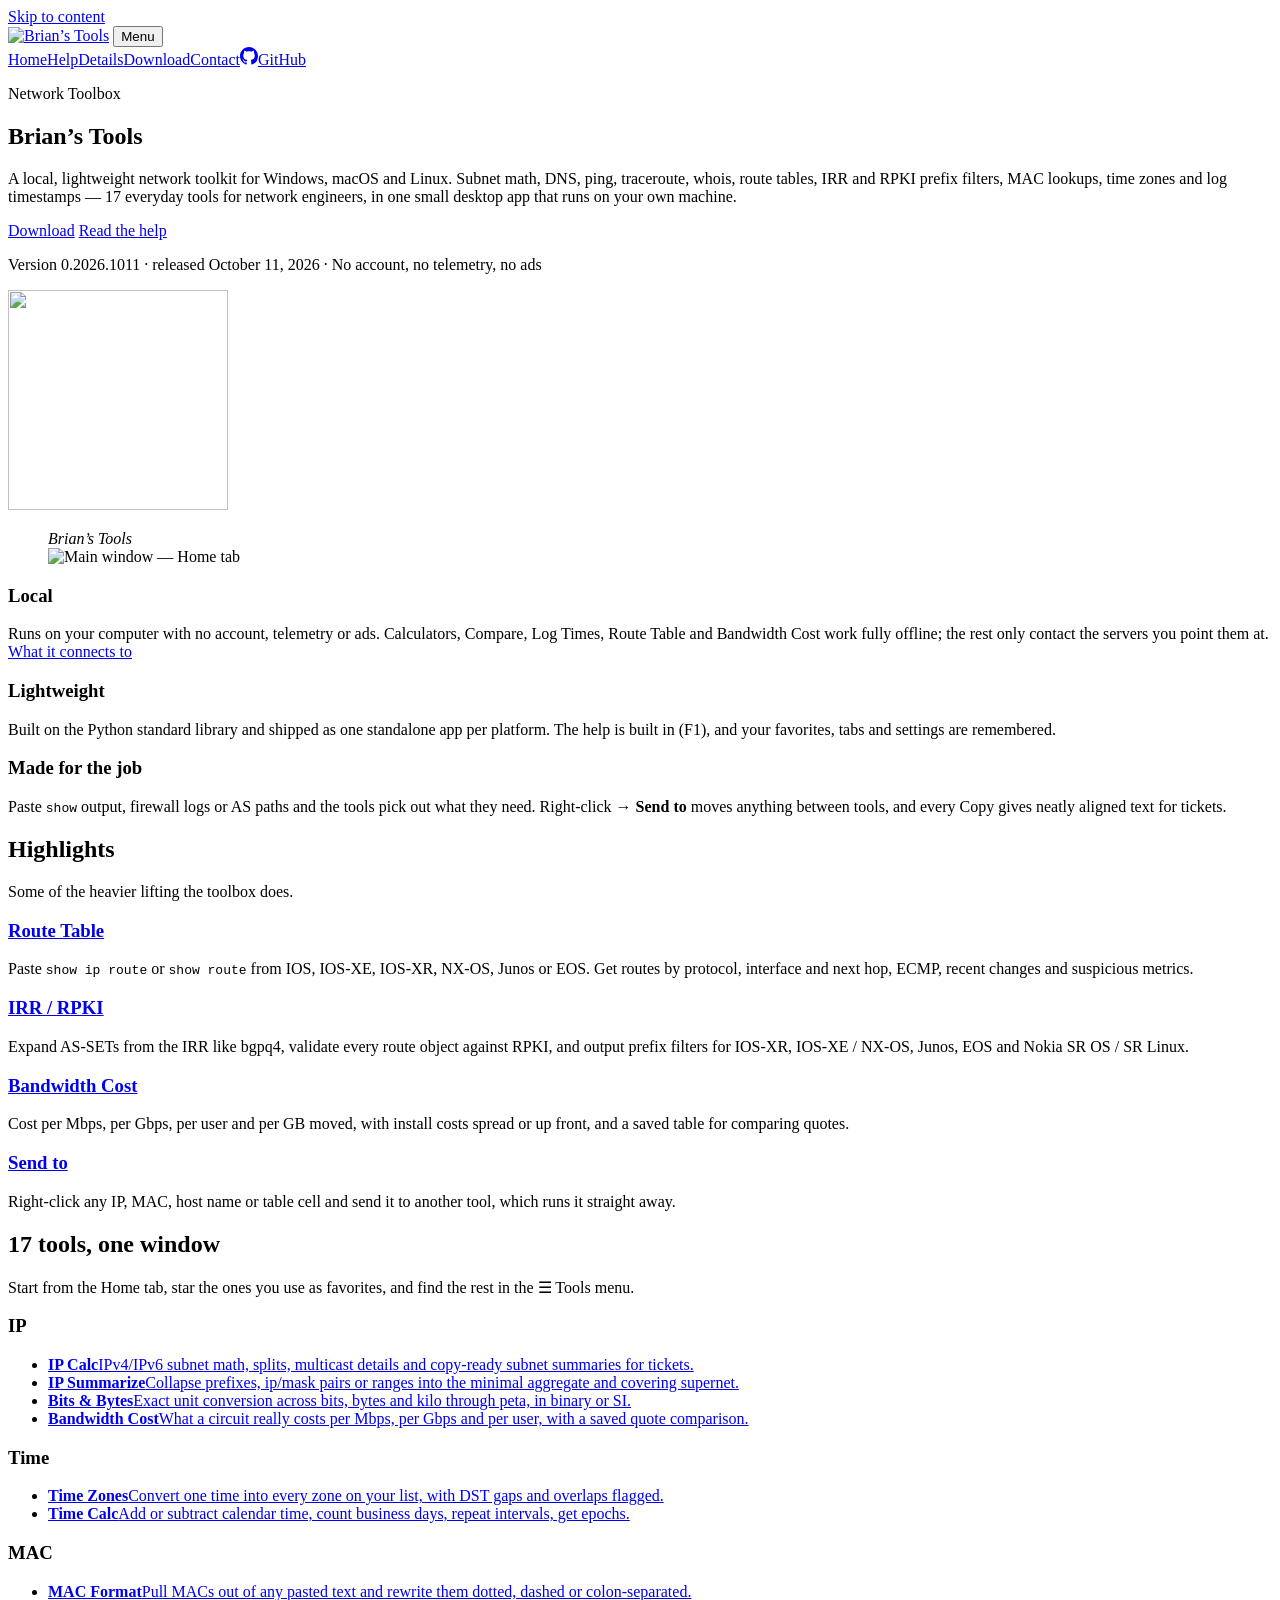
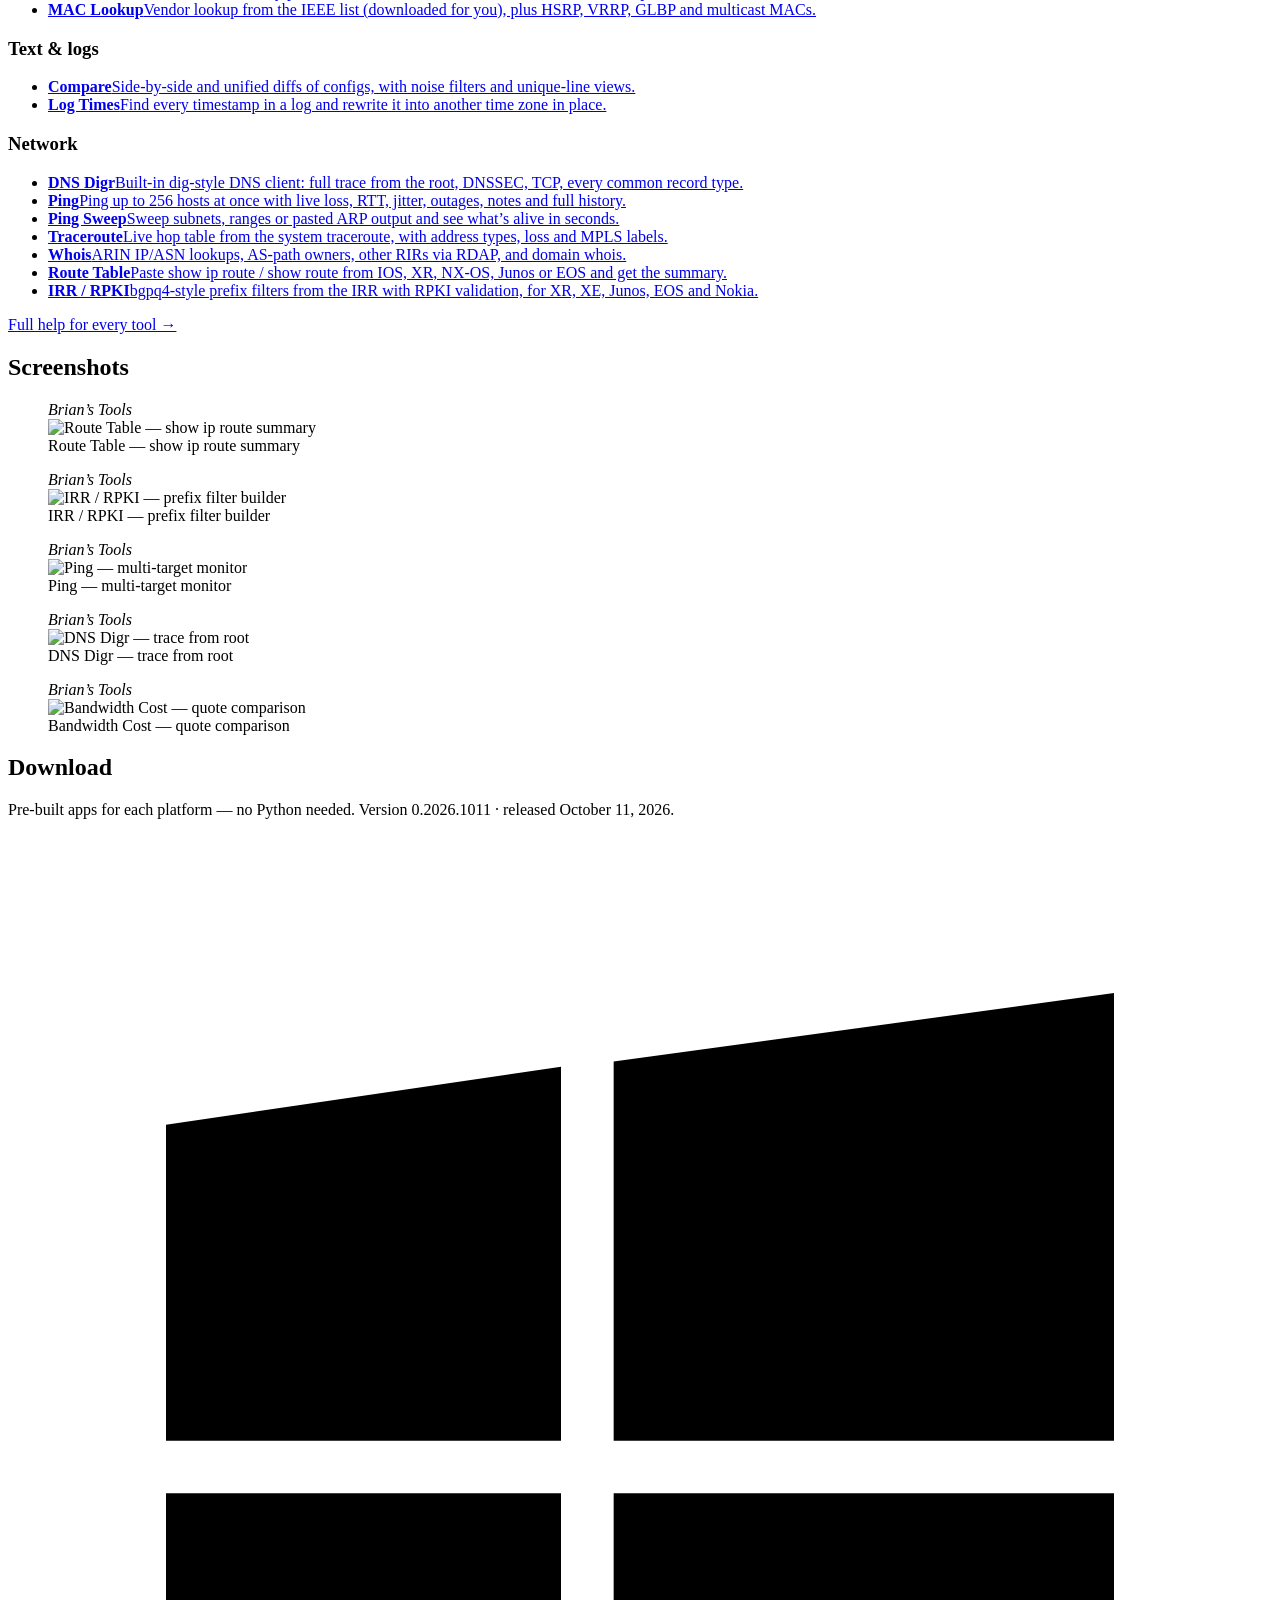
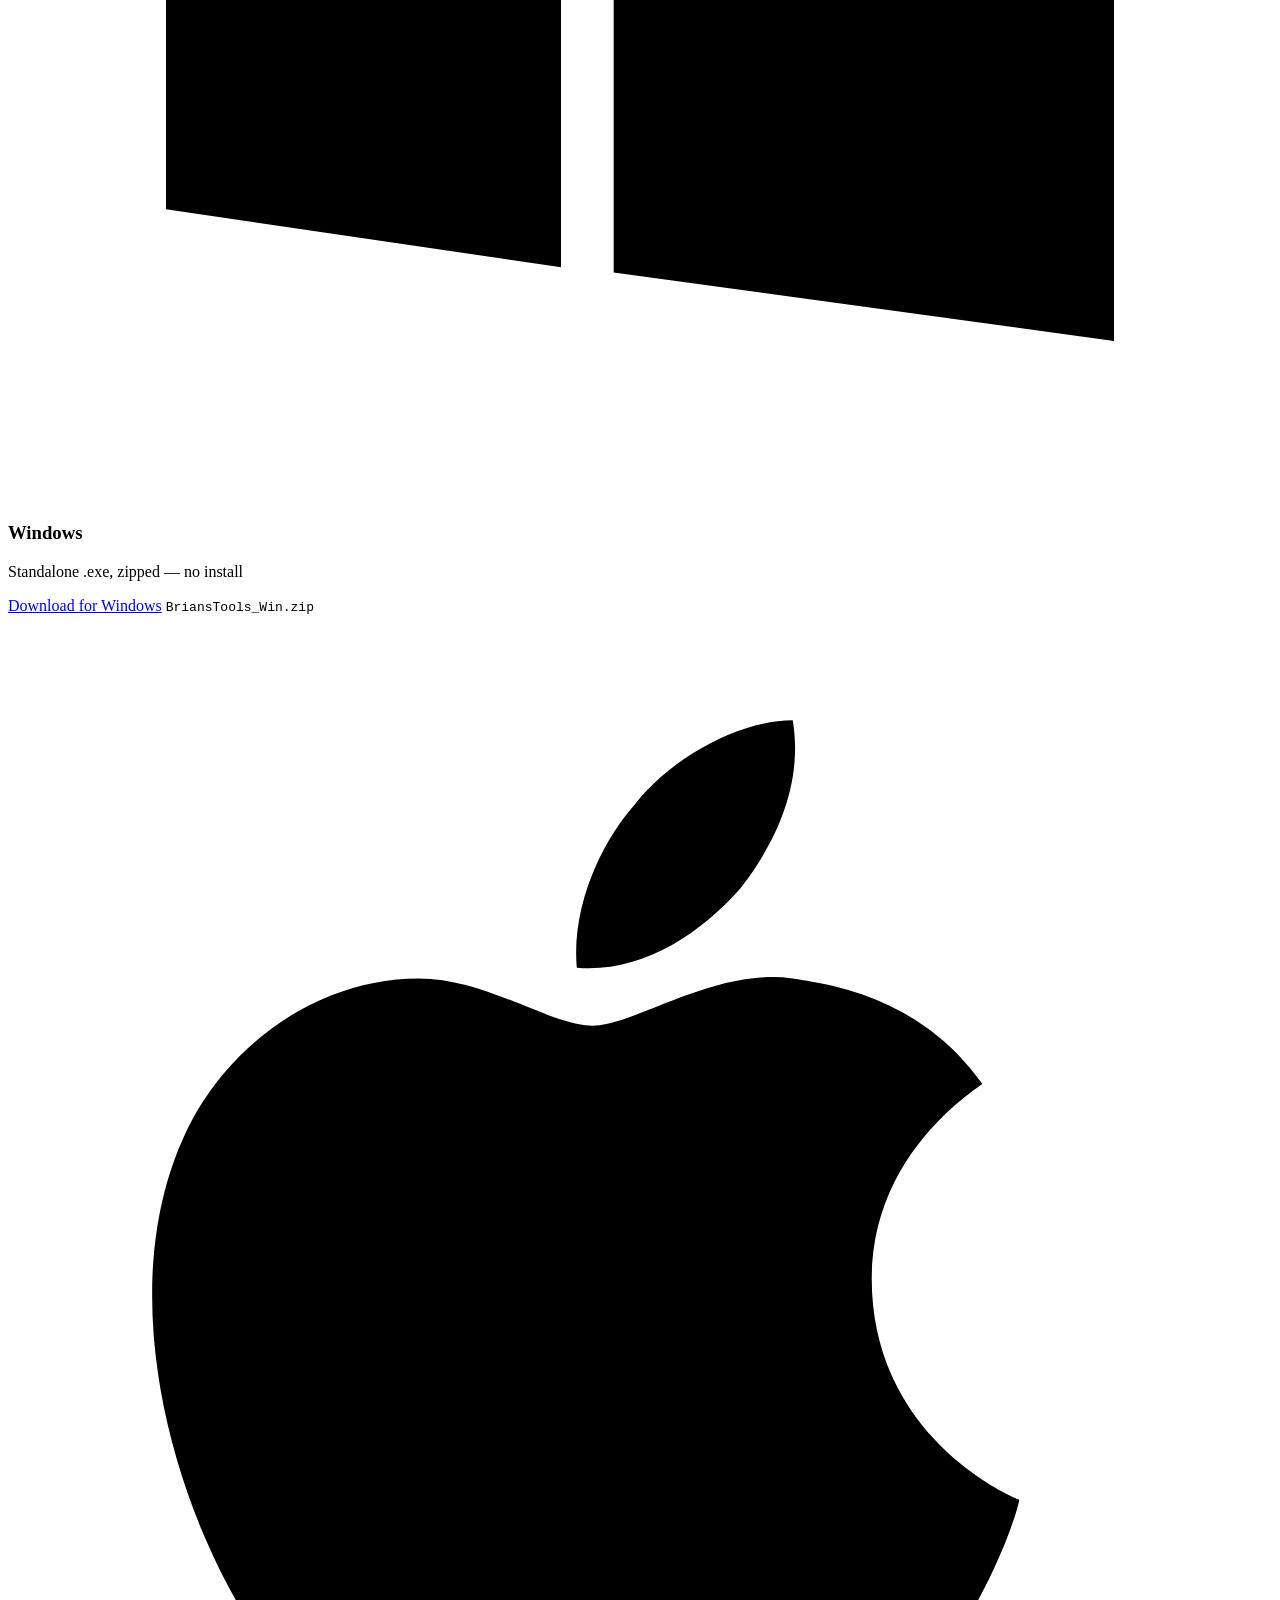
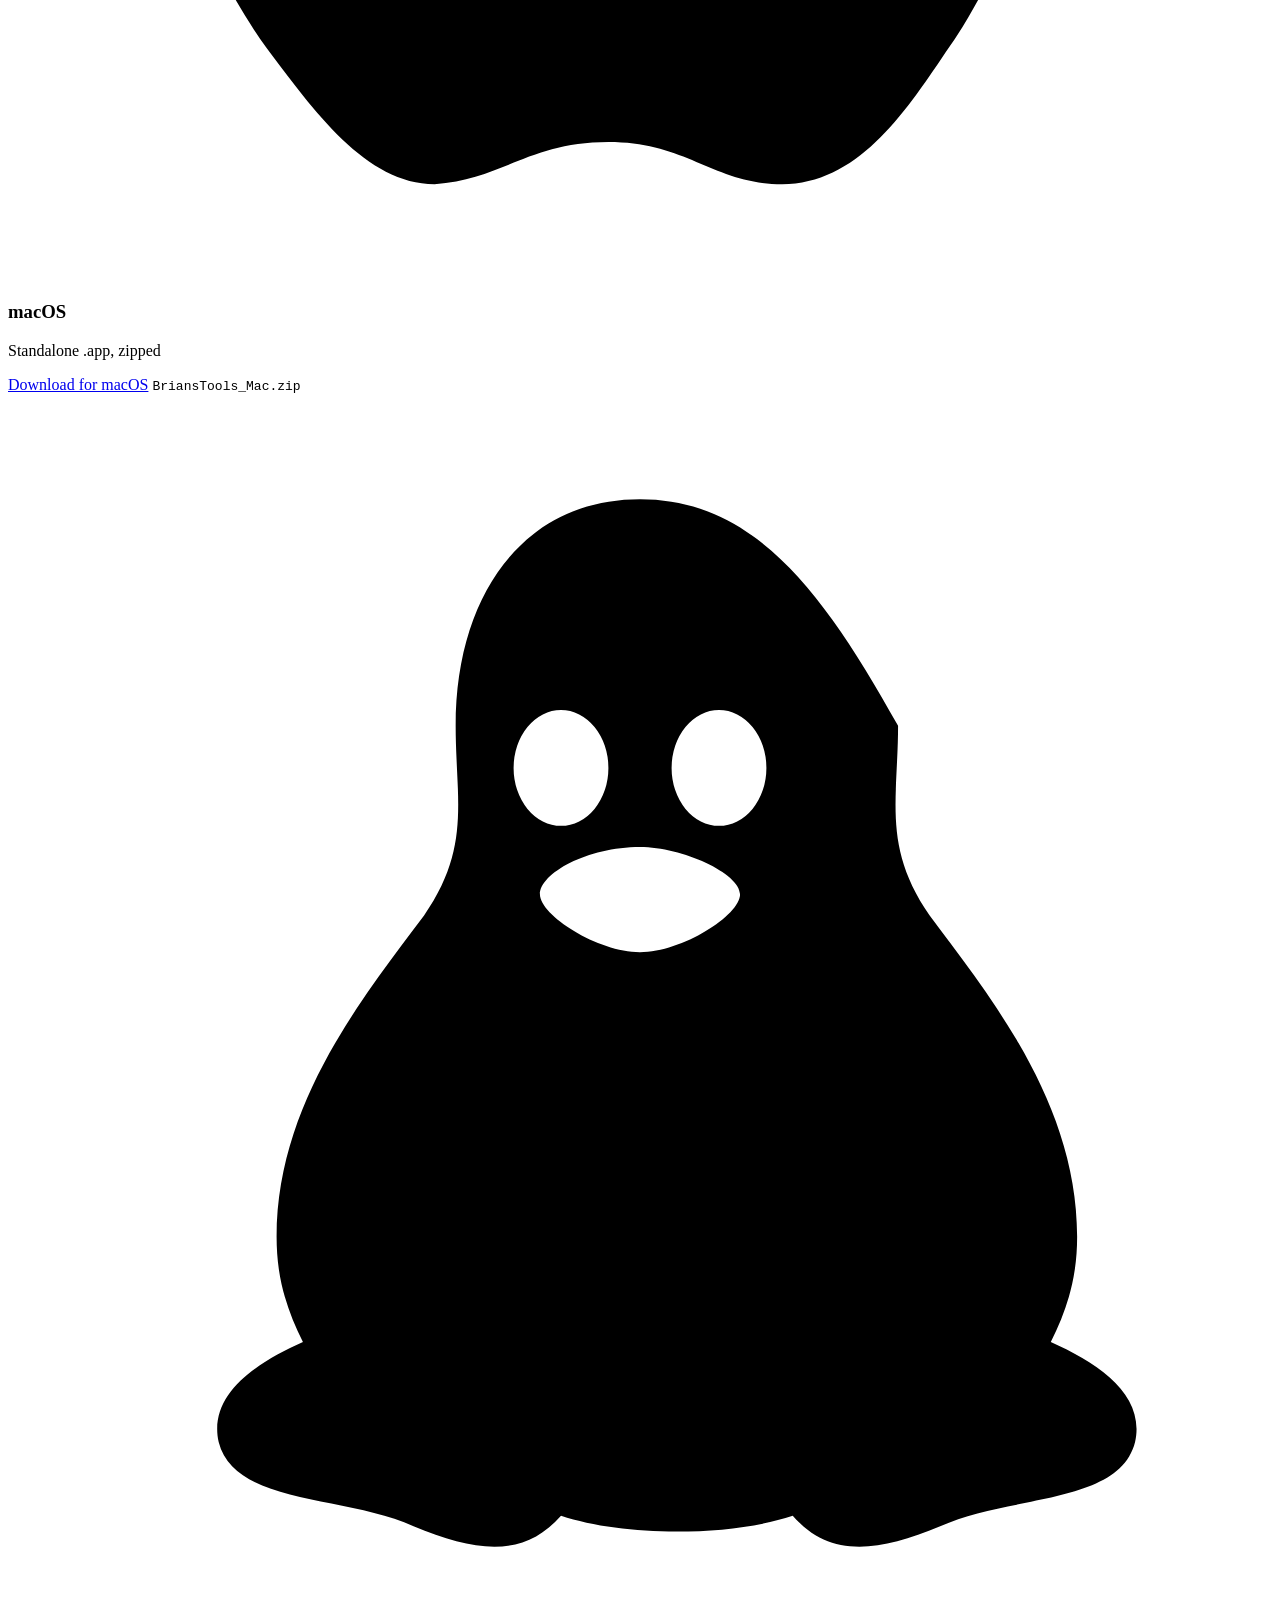
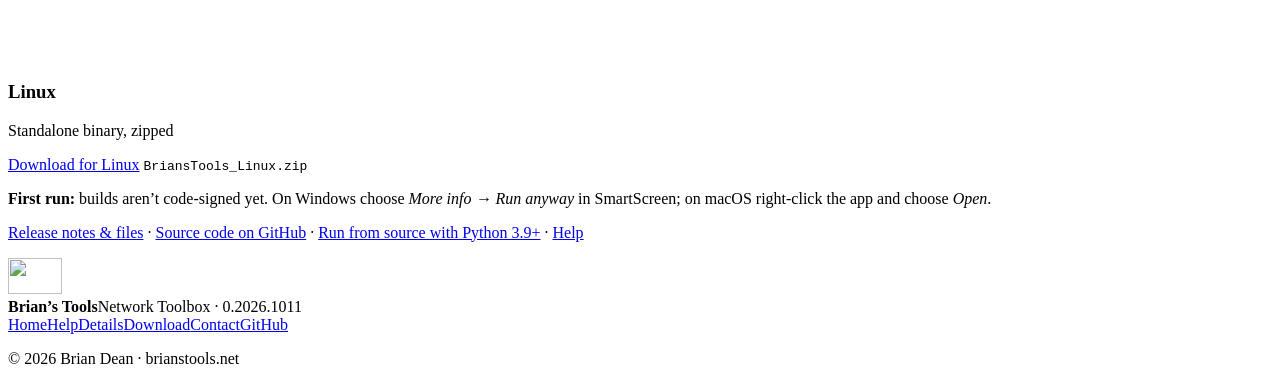
==== index.html @ 3a9b610b "Add files via upload" ====
<!doctype html>
<html lang="en">
<head>
<meta charset="utf-8">
<meta name="viewport" content="width=device-width, initial-scale=1">
<title>Brian’s Tools — Network Toolbox</title>
<meta name="description" content="A local, lightweight network toolkit for Windows, macOS and Linux: subnet calculator, DNS dig, ping, traceroute, whois, route table analyzer, IRR/RPKI prefix filters and more.">
<link rel="canonical" href="https://brianstools.net/">
<meta name="theme-color" content="#0f172a">
<link rel="icon" href="/favicon.ico" sizes="any">
<link rel="icon" href="/favicon.svg" type="image/svg+xml">
<link rel="apple-touch-icon" href="/apple-touch-icon.png">
<link rel="manifest" href="/site.webmanifest">
<meta property="og:type" content="website">
<meta property="og:site_name" content="Brian’s Tools">
<meta property="og:title" content="Brian’s Tools — Network Toolbox">
<meta property="og:description" content="A local, lightweight network toolkit for Windows, macOS and Linux: subnet calculator, DNS dig, ping, traceroute, whois, route table analyzer, IRR/RPKI prefix filters and more.">
<meta property="og:url" content="https://brianstools.net/">
<meta property="og:image" content="https://brianstools.net/assets/brand/og-image.png">
<meta name="twitter:card" content="summary_large_image">
<link rel="preload" href="/assets/fonts/Inter-ExtraBold.woff2" as="font" type="font/woff2" crossorigin>
<link rel="stylesheet" href="/assets/css/site.css">
</head>
<body>
<a class="skip" href="#main">Skip to content</a>
<header class="site-header">
  <div class="wrap bar">
    <a class="brand" href="/" aria-label="Brian’s Tools home"><img src="/assets/brand/logo-reversed.svg" alt="Brian’s Tools" width="190" height="42"></a>
    <button class="menu-btn" aria-expanded="false" aria-controls="nav">Menu</button>
    <nav id="nav" class="nav"><a href="/" aria-current="page">Home</a><a href="/help/">Help</a><a href="/details.html">Details</a><a href="/#download">Download</a><a href="/contact.html">Contact</a><a class="gh" href="https://github.com/briandean/brianstools" rel="noopener"><svg viewBox="0 0 16 16" width="18" height="18" aria-hidden="true"><path fill="currentColor" d="M8 0C3.58 0 0 3.58 0 8c0 3.54 2.29 6.53 5.47 7.59.4.07.55-.17.55-.38 0-.19-.01-.82-.01-1.49-2.01.37-2.53-.49-2.69-.94-.09-.23-.48-.94-.82-1.13-.28-.15-.68-.52-.01-.53.63-.01 1.08.58 1.23.82.72 1.21 1.87.87 2.33.66.07-.52.28-.87.51-1.07-1.78-.2-3.64-.89-3.64-3.95 0-.87.31-1.59.82-2.15-.08-.2-.36-1.02.08-2.12 0 0 .67-.21 2.2.82.64-.18 1.32-.27 2-.27.68 0 1.36.09 2 .27 1.53-1.04 2.2-.82 2.2-.82.44 1.1.16 1.92.08 2.12.51.56.82 1.27.82 2.15 0 3.07-1.87 3.75-3.65 3.95.29.25.54.73.54 1.48 0 1.07-.01 1.93-.01 2.2 0 .21.15.46.55.38A8.013 8.013 0 0016 8c0-4.42-3.58-8-8-8z"/></svg><span>GitHub</span></a></nav>
  </div>
</header>
<main id="main">

<section class="hero">
  <div class="wrap hero-grid">
    <div class="hero-copy">
      <p class="eyebrow">Network Toolbox</p>
      <h1>Brian’s <span>Tools</span></h1>
      <p class="lede">A local, lightweight network toolkit for Windows, macOS and Linux. Subnet math, DNS, ping, traceroute, whois, route tables, IRR and RPKI prefix filters, MAC lookups, time zones and log timestamps — 17 everyday tools for network engineers, in one small desktop app that runs on your own machine.</p>
      <div class="cta">
        <a class="btn btn-primary" id="primary-dl" href="#download">Download</a>
        <a class="btn btn-ghost" href="/help/">Read the help</a>
      </div>
      <p class="hero-meta">Version 0.2026.1011 · released October 11, 2026 · No account, no telemetry, no ads</p>
    </div>
    <img class="hero-icon" src="/assets/brand/app-icon.svg" alt="" width="220" height="220">
  </div>
  <div class="wrap"><figure class="shot shot-hero"><div class="chrome"><span></span><span></span><span></span><em>Brian’s Tools</em></div><img src="/assets/img/screenshots/main.png" alt="Main window — Home tab" width="1600" height="1000" loading="lazy"></figure></div>
</section>

<section class="pillars wrap">
  <article><h3>Local</h3><p>Runs on your computer with no account, telemetry or ads. Calculators, Compare, Log Times, Route Table and Bandwidth Cost work fully offline; the rest only contact the servers you point them at. <a href="/help/#network-use-and-privacy">What it connects to</a></p></article>
  <article><h3>Lightweight</h3><p>Built on the Python standard library and shipped as one standalone app per platform. The help is built in (F1), and your favorites, tabs and settings are remembered.</p></article>
  <article><h3>Made for the job</h3><p>Paste <code>show</code> output, firewall logs or AS paths and the tools pick out what they need. Right-click → <strong>Send to</strong> moves anything between tools, and every Copy gives neatly aligned text for tickets.</p></article>
</section>

<section class="highlights">
  <div class="wrap">
    <h2>Highlights</h2>
    <p class="section-lede">Some of the heavier lifting the toolbox does.</p>
    <div class="hl-grid"><article><h3><a href="/help/#route-table">Route Table</a></h3><p>Paste <code>show ip route</code> or <code>show route</code> from IOS, IOS-XE, IOS-XR, NX-OS, Junos or EOS. Get routes by protocol, interface and next hop, ECMP, recent changes and suspicious metrics.</p></article><article><h3><a href="/help/#irr-rpki">IRR / RPKI</a></h3><p>Expand AS-SETs from the IRR like bgpq4, validate every route object against RPKI, and output prefix filters for IOS-XR, IOS-XE / NX-OS, Junos, EOS and Nokia SR OS / SR Linux.</p></article><article><h3><a href="/help/#bandwidth-cost">Bandwidth Cost</a></h3><p>Cost per Mbps, per Gbps, per user and per GB moved, with install costs spread or up front, and a saved table for comparing quotes.</p></article><article><h3><a href="/help/#right-click-menu-and-send-to">Send to</a></h3><p>Right-click any IP, MAC, host name or table cell and send it to another tool, which runs it straight away.</p></article></div>
  </div>
</section>

<section class="tools">
  <div class="wrap">
    <h2>17 tools, one window</h2>
    <p class="section-lede">Start from the Home tab, star the ones you use as favorites, and find the rest in the ☰ Tools menu.</p>
    <div class="tool-grid"><section class="tool-group"><h3>IP</h3><ul><li><a href="/help/#ip-calc"><strong>IP Calc</strong><span>IPv4/IPv6 subnet math, splits, multicast details and copy-ready subnet summaries for tickets.</span></a></li><li><a href="/help/#ip-summarize"><strong>IP Summarize</strong><span>Collapse prefixes, ip/mask pairs or ranges into the minimal aggregate and covering supernet.</span></a></li><li><a href="/help/#bits-bytes"><strong>Bits &amp; Bytes</strong><span>Exact unit conversion across bits, bytes and kilo through peta, in binary or SI.</span></a></li><li><a href="/help/#bandwidth-cost"><strong>Bandwidth Cost</strong><span>What a circuit really costs per Mbps, per Gbps and per user, with a saved quote comparison.</span></a></li></ul></section><section class="tool-group"><h3>Time</h3><ul><li><a href="/help/#time-zones"><strong>Time Zones</strong><span>Convert one time into every zone on your list, with DST gaps and overlaps flagged.</span></a></li><li><a href="/help/#time-calc"><strong>Time Calc</strong><span>Add or subtract calendar time, count business days, repeat intervals, get epochs.</span></a></li></ul></section><section class="tool-group"><h3>MAC</h3><ul><li><a href="/help/#mac-format"><strong>MAC Format</strong><span>Pull MACs out of any pasted text and rewrite them dotted, dashed or colon-separated.</span></a></li><li><a href="/help/#mac-lookup"><strong>MAC Lookup</strong><span>Vendor lookup from the IEEE list (downloaded for you), plus HSRP, VRRP, GLBP and multicast MACs.</span></a></li></ul></section><section class="tool-group"><h3>Text & logs</h3><ul><li><a href="/help/#compare"><strong>Compare</strong><span>Side-by-side and unified diffs of configs, with noise filters and unique-line views.</span></a></li><li><a href="/help/#log-times"><strong>Log Times</strong><span>Find every timestamp in a log and rewrite it into another time zone in place.</span></a></li></ul></section><section class="tool-group"><h3>Network</h3><ul><li><a href="/help/#dns-digr"><strong>DNS Digr</strong><span>Built-in dig-style DNS client: full trace from the root, DNSSEC, TCP, every common record type.</span></a></li><li><a href="/help/#ping"><strong>Ping</strong><span>Ping up to 256 hosts at once with live loss, RTT, jitter, outages, notes and full history.</span></a></li><li><a href="/help/#ping-sweep"><strong>Ping Sweep</strong><span>Sweep subnets, ranges or pasted ARP output and see what’s alive in seconds.</span></a></li><li><a href="/help/#traceroute"><strong>Traceroute</strong><span>Live hop table from the system traceroute, with address types, loss and MPLS labels.</span></a></li><li><a href="/help/#whois"><strong>Whois</strong><span>ARIN IP/ASN lookups, AS-path owners, other RIRs via RDAP, and domain whois.</span></a></li><li><a href="/help/#route-table"><strong>Route Table</strong><span>Paste show ip route / show route from IOS, XR, NX-OS, Junos or EOS and get the summary.</span></a></li><li><a href="/help/#irr-rpki"><strong>IRR / RPKI</strong><span>bgpq4-style prefix filters from the IRR with RPKI validation, for XR, XE, Junos, EOS and Nokia.</span></a></li></ul></section></div>
    <p class="more"><a href="/help/">Full help for every tool →</a></p>
  </div>
</section>

<section class="gallery wrap">
  <h2>Screenshots</h2>
  <div class="gallery-grid"><figure class="shot "><div class="chrome"><span></span><span></span><span></span><em>Brian’s Tools</em></div><img src="/assets/img/screenshots/route-table.png" alt="Route Table — show ip route summary" width="1600" height="1000" loading="lazy"><figcaption>Route Table — show ip route summary</figcaption></figure><figure class="shot "><div class="chrome"><span></span><span></span><span></span><em>Brian’s Tools</em></div><img src="/assets/img/screenshots/irr-rpki.png" alt="IRR / RPKI — prefix filter builder" width="1600" height="1000" loading="lazy"><figcaption>IRR / RPKI — prefix filter builder</figcaption></figure><figure class="shot "><div class="chrome"><span></span><span></span><span></span><em>Brian’s Tools</em></div><img src="/assets/img/screenshots/ping.png" alt="Ping — multi-target monitor" width="1600" height="1000" loading="lazy"><figcaption>Ping — multi-target monitor</figcaption></figure><figure class="shot "><div class="chrome"><span></span><span></span><span></span><em>Brian’s Tools</em></div><img src="/assets/img/screenshots/dns-digr.png" alt="DNS Digr — trace from root" width="1600" height="1000" loading="lazy"><figcaption>DNS Digr — trace from root</figcaption></figure><figure class="shot "><div class="chrome"><span></span><span></span><span></span><em>Brian’s Tools</em></div><img src="/assets/img/screenshots/bandwidth-cost.png" alt="Bandwidth Cost — quote comparison" width="1600" height="1000" loading="lazy"><figcaption>Bandwidth Cost — quote comparison</figcaption></figure></div>
</section>

<section class="download" id="download">
  <div class="wrap">
    <h2>Download</h2>
    <p class="section-lede">Pre-built apps for each platform — no Python needed. Version 0.2026.1011 · released October 11, 2026.</p>
    <div class="dl-grid"><article class="dl-card" data-os="windows">
      <div class="dl-ico"><svg viewBox="0 0 24 24" aria-hidden="true"><path fill="currentColor" d="M3 5.5 10.5 4.4v7.1H3zm8.5-1.2L21 3v8.5h-9.5zM3 12.5h7.5v7.1L3 18.5zm8.5 0H21V21l-9.5-1.3z"/></svg></div>
      <h3>Windows</h3>
      <p class="req">Standalone .exe, zipped — no install</p>
      <a class="btn btn-primary" href="https://github.com/briandean/brianstools/releases/download/pre-release/BriansTools_Win.zip">Download for Windows</a>
      <code class="file">BriansTools_Win.zip</code>
    </article><article class="dl-card" data-os="macos">
      <div class="dl-ico"><svg viewBox="0 0 24 24" aria-hidden="true"><path fill="currentColor" d="M16.4 12.6c0-2.4 2-3.6 2.1-3.7-1.2-1.7-3-1.9-3.6-2-1.5-.2-3 .9-3.8.9-.8 0-2-.9-3.3-.9-1.7 0-3.3 1-4.2 2.5-1.8 3.1-.5 7.7 1.3 10.2.9 1.2 1.9 2.6 3.2 2.6 1.3-.1 1.8-.8 3.3-.8 1.5 0 2 .8 3.3.8 1.4 0 2.3-1.3 3.1-2.5 1-1.4 1.4-2.8 1.4-2.9 0 0-2.8-1.1-2.8-4.2zM13.9 5.2c.7-.9 1.2-2 1-3.2-1 0-2.3.7-3 1.6-.7.8-1.2 2-1.1 3.1 1.2.1 2.3-.6 3.1-1.5z"/></svg></div>
      <h3>macOS</h3>
      <p class="req">Standalone .app, zipped</p>
      <a class="btn btn-primary" href="https://github.com/briandean/brianstools/releases/download/pre-release/BriansTools_Mac.zip">Download for macOS</a>
      <code class="file">BriansTools_Mac.zip</code>
    </article><article class="dl-card" data-os="linux">
      <div class="dl-ico"><svg viewBox="0 0 24 24" aria-hidden="true"><path fill="currentColor" d="M12 2c-2.2 0-3.5 1.8-3.5 4.3 0 1.4.3 2.3-.6 3.6-1.2 1.6-2.8 3.6-2.8 6.1 0 .8.2 1.4.5 2-.9.4-1.8 1-1.6 1.9.3 1.2 2.4 1 3.7 1.6 1.2.5 2.1.6 2.8-.2.6.2 1.4.3 2.2.3s1.6-.1 2.2-.3c.7.8 1.6.7 2.8.2 1.3-.6 3.4-.4 3.7-1.6.2-.9-.7-1.5-1.6-1.9.3-.6.5-1.2.5-2 0-2.5-1.6-4.5-2.8-6.1-.9-1.3-.6-2.2-.6-3.6C15.5 3.8 14.2 2 12 2zm-1.5 4a.9 1.1 0 1 1 0 2.2.9 1.1 0 0 1 0-2.2zm3 0a.9 1.1 0 1 1 0 2.2.9 1.1 0 0 1 0-2.2zM12 8.6c.8 0 1.9.5 1.9.9s-1.1 1.1-1.9 1.1-1.9-.7-1.9-1.1.9-.9 1.9-.9z"/></svg></div>
      <h3>Linux</h3>
      <p class="req">Standalone binary, zipped</p>
      <a class="btn btn-primary" href="https://github.com/briandean/brianstools/releases/download/pre-release/BriansTools_Linux.zip">Download for Linux</a>
      <code class="file">BriansTools_Linux.zip</code>
    </article></div>
    <div class="dl-notes">
      <p><strong>First run:</strong> builds aren’t code-signed yet. On Windows choose <em>More info → Run anyway</em> in SmartScreen; on macOS right-click the app and choose <em>Open</em>.</p>
      <p><a href="https://github.com/briandean/brianstools/releases/tag/pre-release" rel="noopener">Release notes &amp; files</a> · <a href="https://github.com/briandean/brianstools" rel="noopener">Source code on GitHub</a> · <a href="/details.html#run-it">Run from source with Python 3.9+</a> · <a href="/help/">Help</a></p>
    </div>
  </div>
</section>

</main>
<footer class="site-footer">
  <div class="wrap foot">
    <div class="foot-brand"><img src="/assets/brand/mark-reversed.svg" alt="" width="54" height="36"><div><strong>Brian’s Tools</strong><span>Network Toolbox · 0.2026.1011</span></div></div>
    <nav class="foot-nav"><a href="/">Home</a><a href="/help/">Help</a><a href="/details.html">Details</a><a href="/#download">Download</a><a href="/contact.html">Contact</a><a href="https://github.com/briandean/brianstools" rel="noopener">GitHub</a></nav>
    <p class="fine">© 2026 Brian Dean · brianstools.net</p>
  </div>
</footer>
<script src="/assets/js/site.js" defer></script>
</body>
</html>
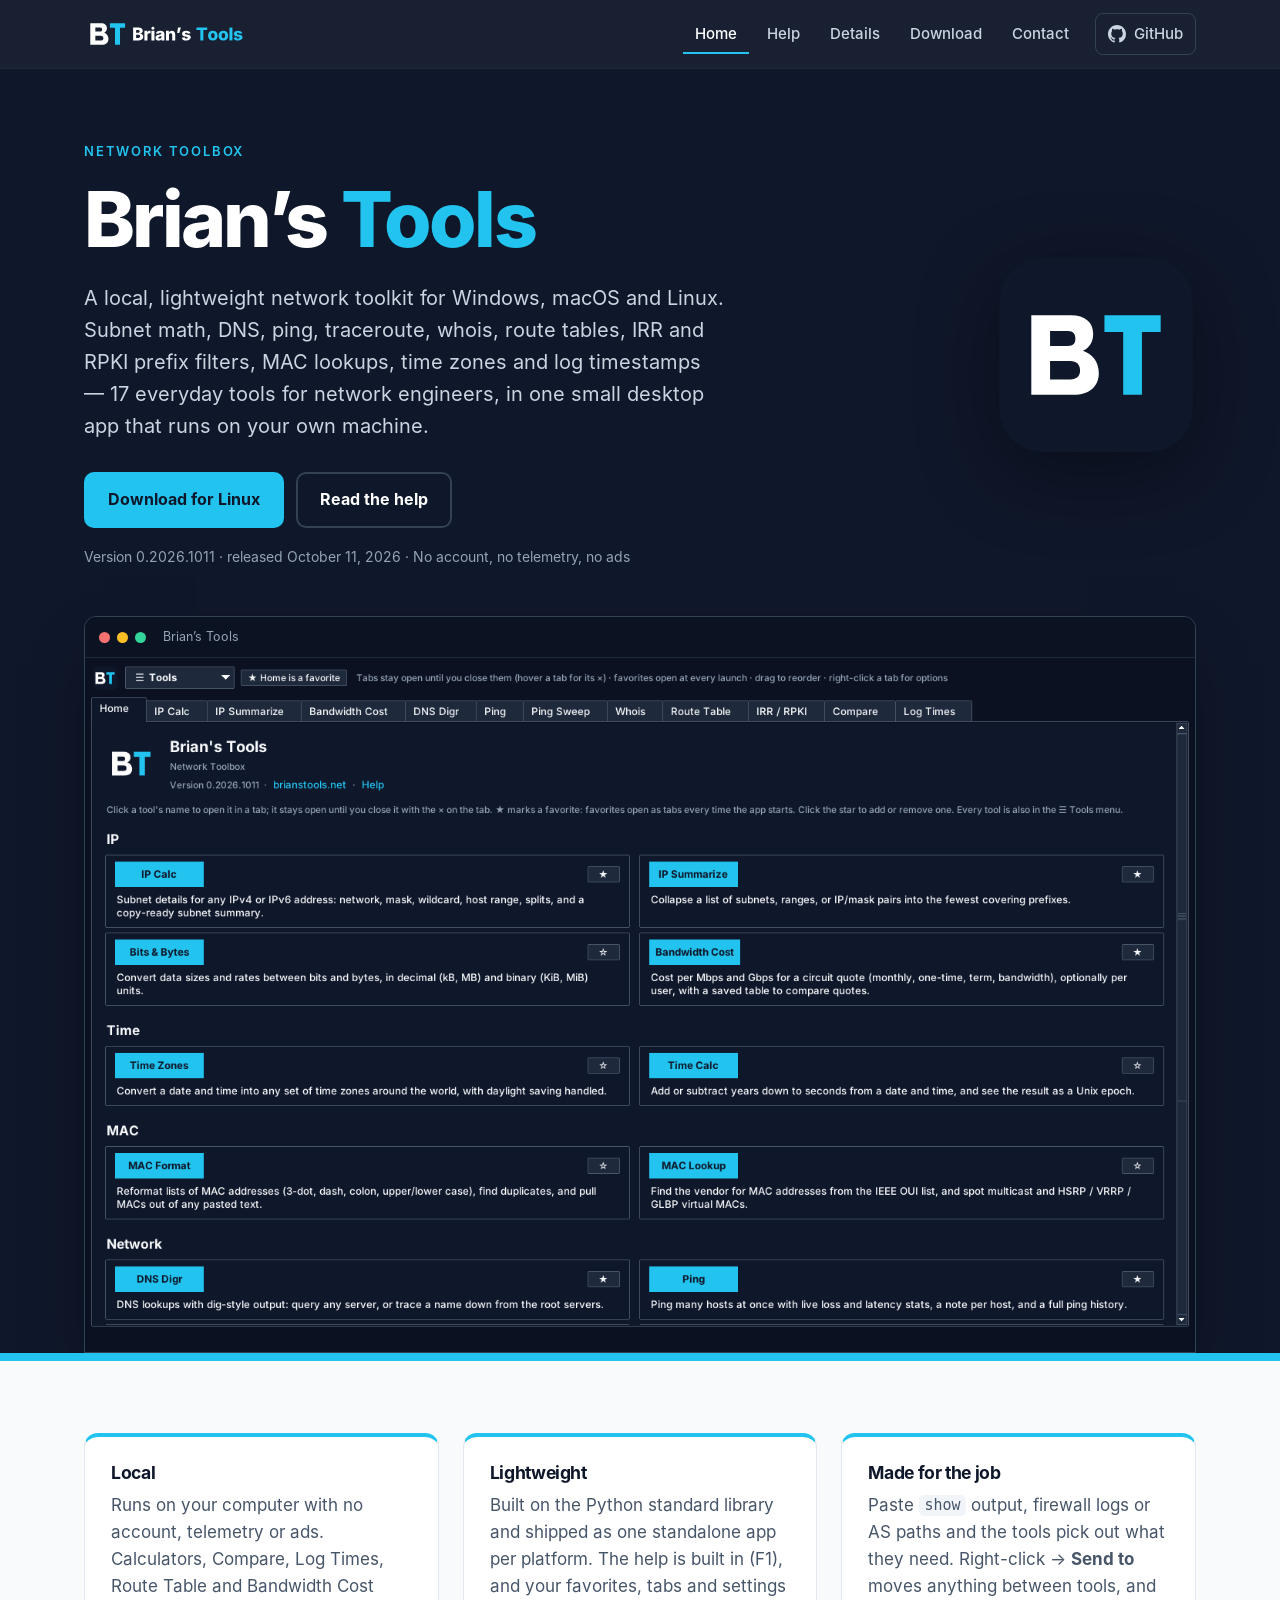
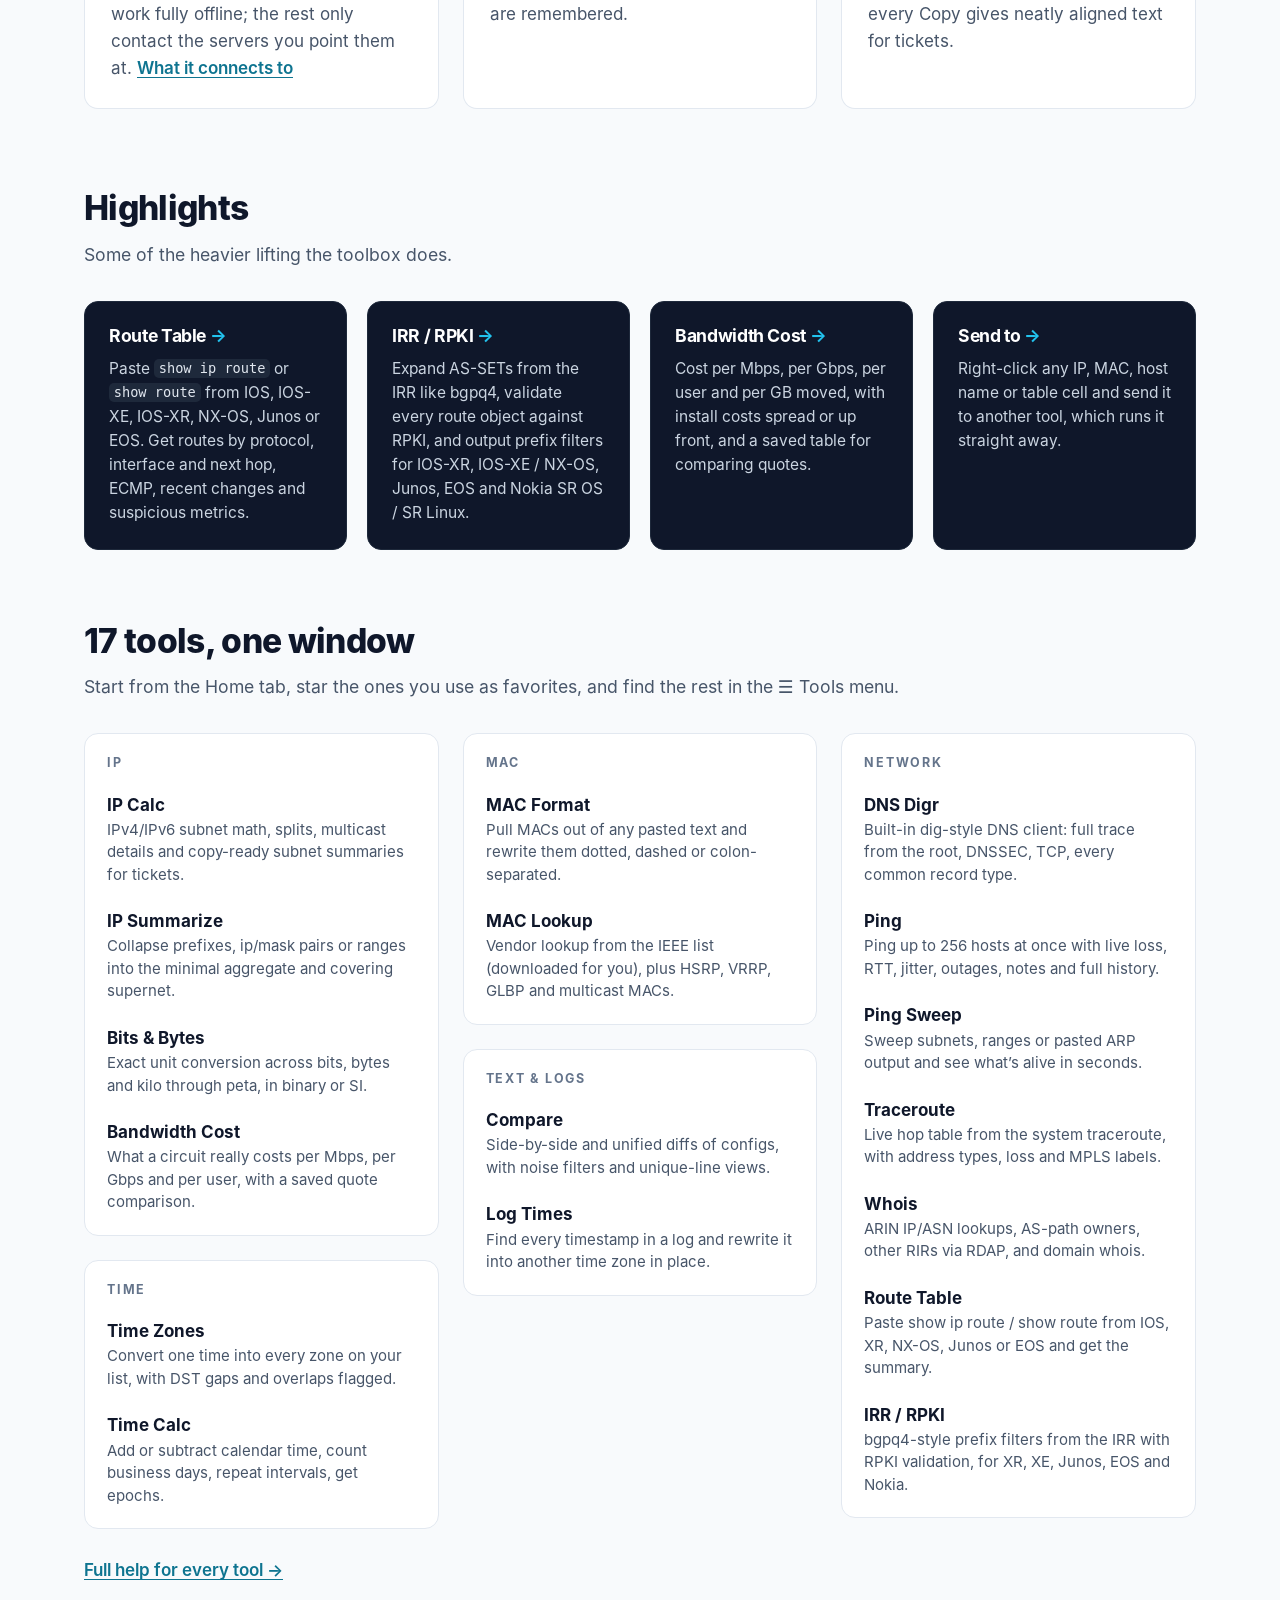
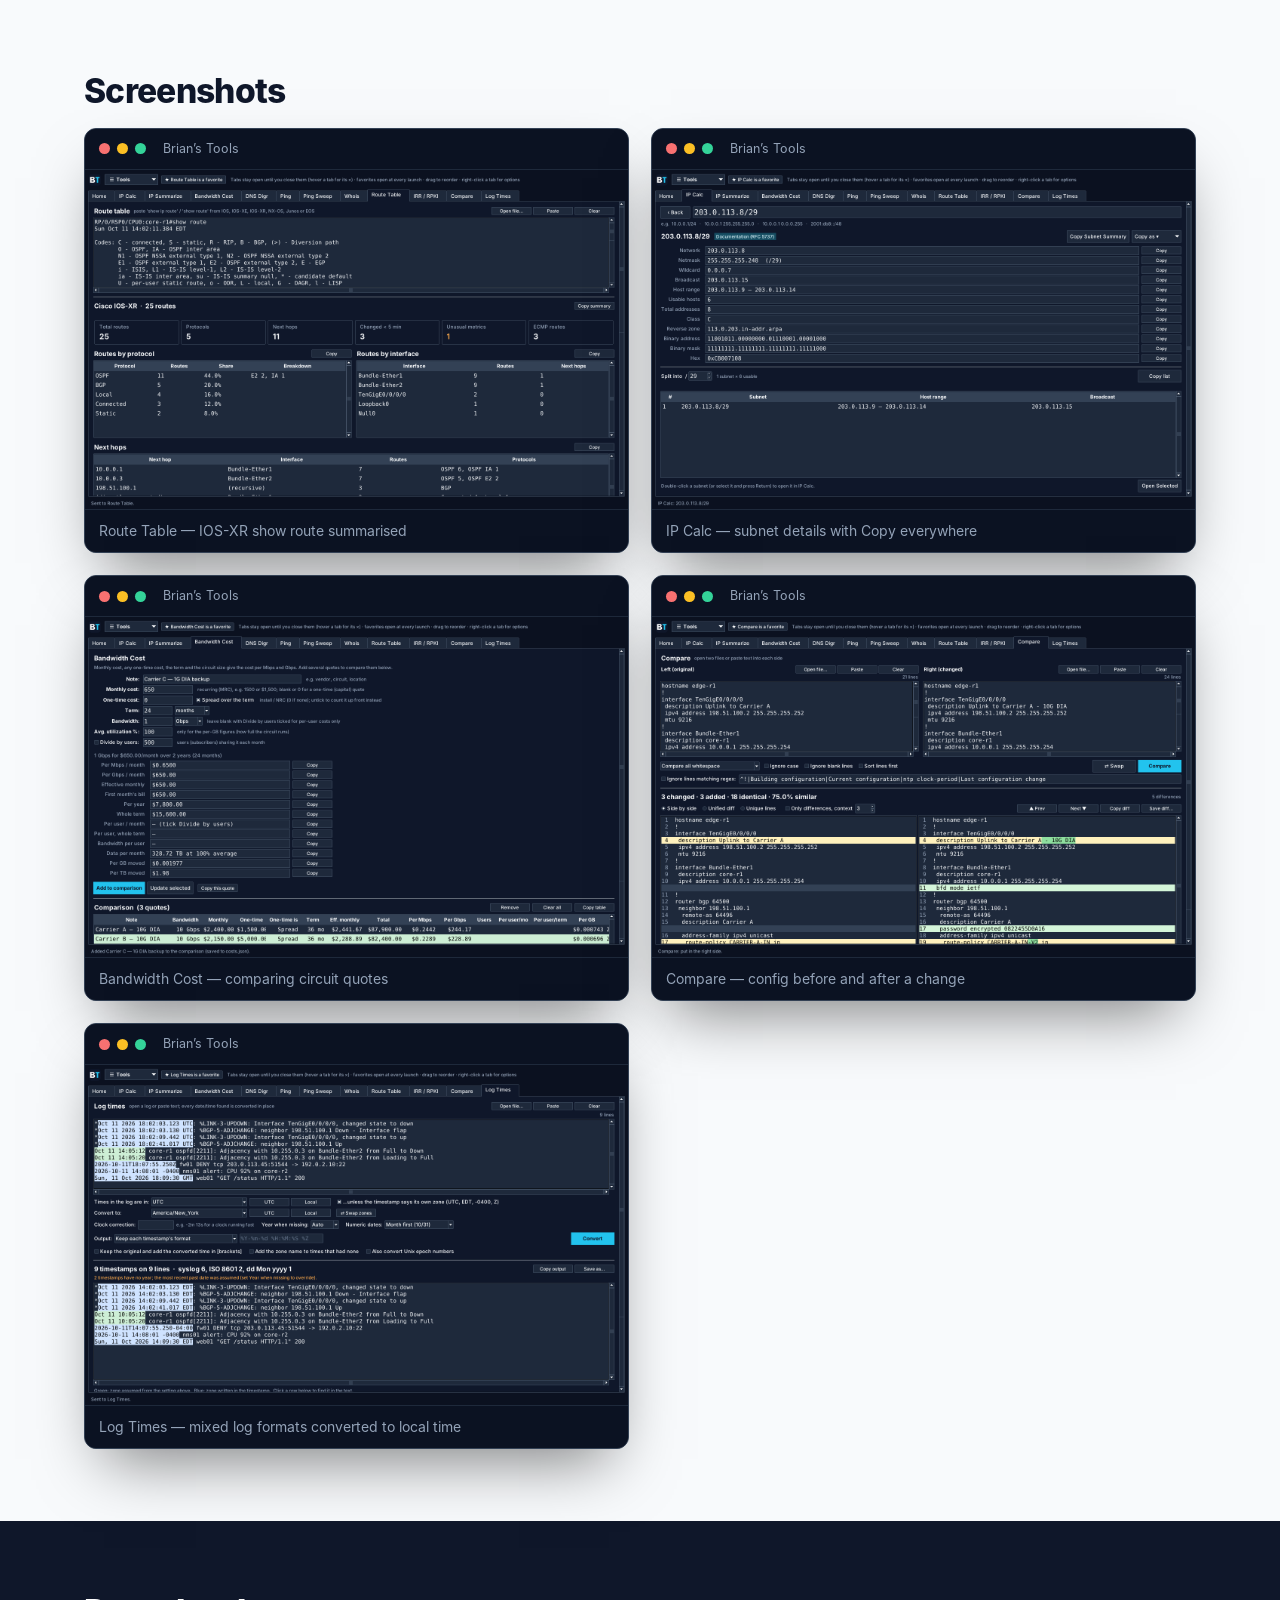
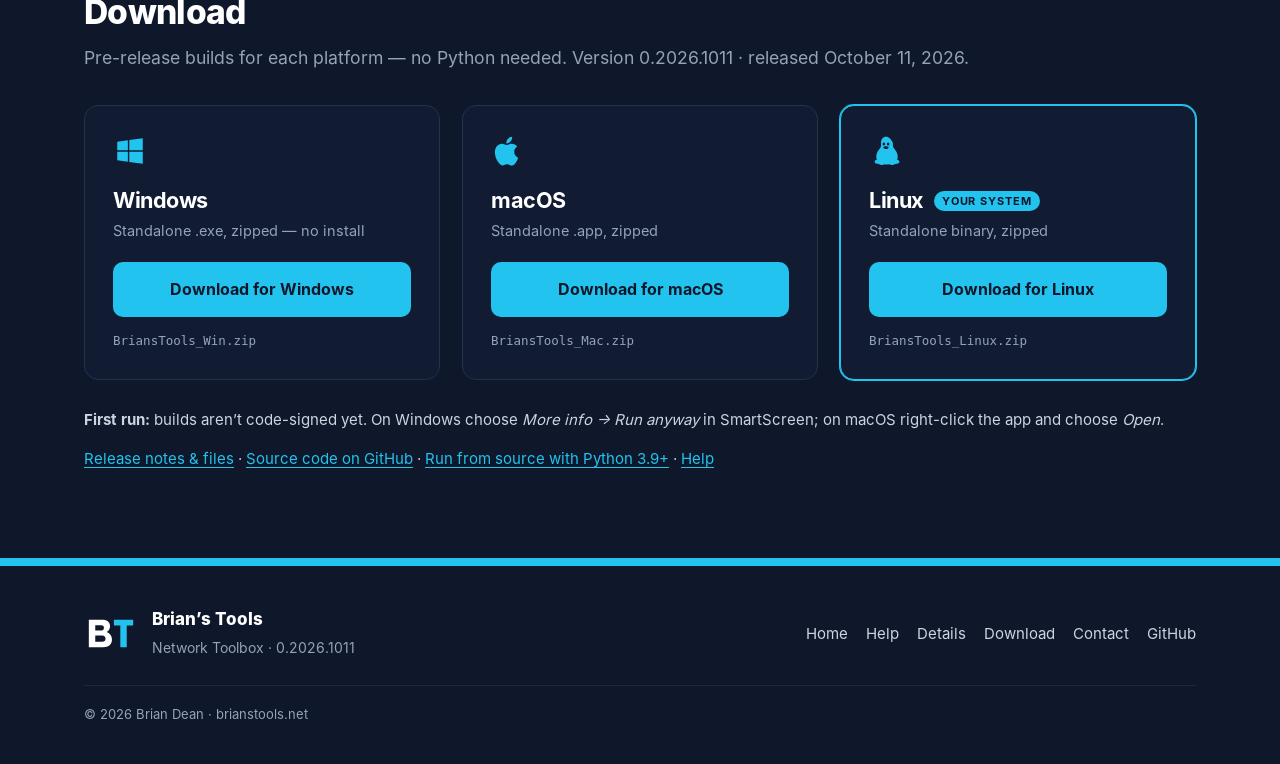
==== commit 4dfa4b9e: "Add files via upload" ====
--- a/index.html
+++ b/index.html
@@ -46,7 +46,7 @@
     </div>
     <img class="hero-icon" src="/assets/brand/app-icon.svg" alt="" width="220" height="220">
   </div>
-  <div class="wrap"><figure class="shot shot-hero"><div class="chrome"><span></span><span></span><span></span><em>Brian’s Tools</em></div><img src="/assets/img/screenshots/main.png" alt="Main window — Home tab" width="1600" height="1000" loading="lazy"></figure></div>
+  <div class="wrap"><figure class="shot shot-hero"><div class="chrome"><span></span><span></span><span></span><em>Brian’s Tools</em></div><a href="/assets/img/screenshots/main.png" target="_blank" rel="noopener" title="Open full size"><img src="/assets/img/screenshots/main.png" alt="Home tab — every tool by group" width="1440" height="900" loading="lazy"></a></figure></div>
 </section>
 
 <section class="pillars wrap">
@@ -74,13 +74,13 @@
 
 <section class="gallery wrap">
   <h2>Screenshots</h2>
-  <div class="gallery-grid"><figure class="shot "><div class="chrome"><span></span><span></span><span></span><em>Brian’s Tools</em></div><img src="/assets/img/screenshots/route-table.png" alt="Route Table — show ip route summary" width="1600" height="1000" loading="lazy"><figcaption>Route Table — show ip route summary</figcaption></figure><figure class="shot "><div class="chrome"><span></span><span></span><span></span><em>Brian’s Tools</em></div><img src="/assets/img/screenshots/irr-rpki.png" alt="IRR / RPKI — prefix filter builder" width="1600" height="1000" loading="lazy"><figcaption>IRR / RPKI — prefix filter builder</figcaption></figure><figure class="shot "><div class="chrome"><span></span><span></span><span></span><em>Brian’s Tools</em></div><img src="/assets/img/screenshots/ping.png" alt="Ping — multi-target monitor" width="1600" height="1000" loading="lazy"><figcaption>Ping — multi-target monitor</figcaption></figure><figure class="shot "><div class="chrome"><span></span><span></span><span></span><em>Brian’s Tools</em></div><img src="/assets/img/screenshots/dns-digr.png" alt="DNS Digr — trace from root" width="1600" height="1000" loading="lazy"><figcaption>DNS Digr — trace from root</figcaption></figure><figure class="shot "><div class="chrome"><span></span><span></span><span></span><em>Brian’s Tools</em></div><img src="/assets/img/screenshots/bandwidth-cost.png" alt="Bandwidth Cost — quote comparison" width="1600" height="1000" loading="lazy"><figcaption>Bandwidth Cost — quote comparison</figcaption></figure></div>
+  <div class="gallery-grid"><figure class="shot "><div class="chrome"><span></span><span></span><span></span><em>Brian’s Tools</em></div><a href="/assets/img/screenshots/route-table.png" target="_blank" rel="noopener" title="Open full size"><img src="/assets/img/screenshots/route-table.png" alt="Route Table — IOS-XR show route summarised" width="1440" height="900" loading="lazy"></a><figcaption>Route Table — IOS-XR show route summarised</figcaption></figure><figure class="shot "><div class="chrome"><span></span><span></span><span></span><em>Brian’s Tools</em></div><a href="/assets/img/screenshots/ip-calc.png" target="_blank" rel="noopener" title="Open full size"><img src="/assets/img/screenshots/ip-calc.png" alt="IP Calc — subnet details with Copy everywhere" width="1440" height="900" loading="lazy"></a><figcaption>IP Calc — subnet details with Copy everywhere</figcaption></figure><figure class="shot "><div class="chrome"><span></span><span></span><span></span><em>Brian’s Tools</em></div><a href="/assets/img/screenshots/bandwidth-cost.png" target="_blank" rel="noopener" title="Open full size"><img src="/assets/img/screenshots/bandwidth-cost.png" alt="Bandwidth Cost — comparing circuit quotes" width="1440" height="900" loading="lazy"></a><figcaption>Bandwidth Cost — comparing circuit quotes</figcaption></figure><figure class="shot "><div class="chrome"><span></span><span></span><span></span><em>Brian’s Tools</em></div><a href="/assets/img/screenshots/compare.png" target="_blank" rel="noopener" title="Open full size"><img src="/assets/img/screenshots/compare.png" alt="Compare — config before and after a change" width="1440" height="900" loading="lazy"></a><figcaption>Compare — config before and after a change</figcaption></figure><figure class="shot "><div class="chrome"><span></span><span></span><span></span><em>Brian’s Tools</em></div><a href="/assets/img/screenshots/log-times.png" target="_blank" rel="noopener" title="Open full size"><img src="/assets/img/screenshots/log-times.png" alt="Log Times — mixed log formats converted to local time" width="1440" height="900" loading="lazy"></a><figcaption>Log Times — mixed log formats converted to local time</figcaption></figure></div>
 </section>
 
 <section class="download" id="download">
   <div class="wrap">
     <h2>Download</h2>
-    <p class="section-lede">Pre-built apps for each platform — no Python needed. Version 0.2026.1011 · released October 11, 2026.</p>
+    <p class="section-lede">Pre-release builds for each platform — no Python needed. Version 0.2026.1011 · released October 11, 2026.</p>
     <div class="dl-grid"><article class="dl-card" data-os="windows">
       <div class="dl-ico"><svg viewBox="0 0 24 24" aria-hidden="true"><path fill="currentColor" d="M3 5.5 10.5 4.4v7.1H3zm8.5-1.2L21 3v8.5h-9.5zM3 12.5h7.5v7.1L3 18.5zm8.5 0H21V21l-9.5-1.3z"/></svg></div>
       <h3>Windows</h3>
--- a/assets/css/site.css
+++ b/assets/css/site.css
@@ -0,0 +1,224 @@
+/* Brian's Tools — brianstools.net */
+@font-face{font-family:Inter;font-weight:400;font-display:swap;src:url(/assets/fonts/Inter-Regular.woff2) format("woff2")}
+@font-face{font-family:Inter;font-weight:500;font-display:swap;src:url(/assets/fonts/Inter-Medium.woff2) format("woff2")}
+@font-face{font-family:Inter;font-weight:600;font-display:swap;src:url(/assets/fonts/Inter-SemiBold.woff2) format("woff2")}
+@font-face{font-family:Inter;font-weight:700;font-display:swap;src:url(/assets/fonts/Inter-Bold.woff2) format("woff2")}
+@font-face{font-family:Inter;font-weight:800;font-display:swap;src:url(/assets/fonts/Inter-ExtraBold.woff2) format("woff2")}
+
+:root{
+  --navy:#0f172a; --navy-2:#1e293b; --cyan:#22c3ee; --cyan-ink:#0e7490;
+  --slate:#94a3b8; --slate-dk:#64748b; --line:#e2e8f0; --mist:#f8fafc;
+  --bg:#f8fafc; --surface:#ffffff; --text:#0f172a; --muted:#475569; --border:#e2e8f0;
+  --code-bg:#f1f5f9; --link:#0e7490;
+  --radius:14px; --shadow:0 1px 2px rgb(15 23 42/.06),0 8px 24px rgb(15 23 42/.08);
+  --mono:ui-monospace,"SF Mono",Menlo,"Cascadia Mono",Consolas,"DejaVu Sans Mono",monospace;
+}
+@media (prefers-color-scheme:dark){
+  :root{--bg:#0b1222;--surface:#111b2e;--text:#e2e8f0;--muted:#94a3b8;--border:#1e293b;--code-bg:#0f172a;--link:#22c3ee}
+}
+*{box-sizing:border-box}
+html{scroll-behavior:smooth;scroll-padding-top:84px}
+body{margin:0;background:var(--bg);color:var(--text);font:400 17px/1.6 Inter,system-ui,-apple-system,"Segoe UI",sans-serif;-webkit-font-smoothing:antialiased}
+img{max-width:100%;height:auto}
+a{color:var(--link);text-underline-offset:3px}
+code{font-family:var(--mono);font-size:.88em;background:var(--code-bg);padding:.1em .35em;border-radius:5px}
+h1,h2,h3{line-height:1.15;letter-spacing:-.02em;margin:0 0 .5em}
+h2{font-size:clamp(1.6rem,3vw,2.1rem);font-weight:800}
+h3{font-size:1.1rem;font-weight:700}
+.wrap{max-width:1160px;margin:0 auto;padding:0 24px}
+.skip{position:absolute;left:-999px;top:8px;background:var(--cyan);color:var(--navy);padding:8px 12px;border-radius:8px;z-index:99}
+.skip:focus{left:8px}
+:focus-visible{outline:3px solid var(--cyan);outline-offset:2px}
+
+/* header */
+.site-header{position:sticky;top:0;z-index:50;background:rgb(15 23 42/.96);backdrop-filter:saturate(1.4) blur(8px);border-bottom:1px solid #1e293b}
+.bar{display:flex;align-items:center;justify-content:space-between;height:68px}
+.brand img{display:block;height:34px;width:auto}
+.nav{display:flex;align-items:center;gap:6px}
+.nav a{color:#cbd5e1;text-decoration:none;font-weight:500;font-size:15px;padding:8px 12px;border-radius:8px}
+.nav a:hover{color:#fff;background:#1e293b}
+.nav a[aria-current=page]{color:#fff;box-shadow:inset 0 -2px 0 var(--cyan);border-radius:0}
+.nav .gh{display:inline-flex;align-items:center;gap:8px;border:1px solid #334155;margin-left:8px}
+.menu-btn{display:none;background:none;border:1px solid #334155;color:#fff;font:600 14px Inter,sans-serif;padding:8px 12px;border-radius:8px}
+
+/* buttons */
+.btn{display:inline-flex;align-items:center;gap:9px;font-weight:700;font-size:16px;padding:13px 22px;border-radius:10px;text-decoration:none;border:2px solid transparent;transition:transform .12s,background .12s;cursor:pointer;font-family:inherit}
+.btn:hover{transform:translateY(-1px)}
+.btn-primary{background:var(--cyan);color:var(--navy)}
+.btn-primary:hover{background:#4fd3f3}
+.btn-ghost{color:#fff;border-color:#334155}
+.btn-ghost:hover{background:#1e293b}
+.btn-ghost-dark{color:var(--text);border-color:var(--border);background:var(--surface)}
+
+/* hero */
+.hero{background:var(--navy);color:#fff;padding:72px 0 0;overflow:hidden;position:relative}
+.hero::after{content:"";position:absolute;left:0;right:0;bottom:0;height:8px;background:var(--cyan)}
+.hero-grid{display:grid;grid-template-columns:1fr auto;gap:48px;align-items:center}
+.eyebrow{font-weight:600;letter-spacing:.14em;text-transform:uppercase;font-size:13px;color:var(--cyan);margin:0 0 14px}
+.hero h1{font-size:clamp(2.8rem,7vw,4.8rem);font-weight:800;letter-spacing:-.035em;margin:0 0 18px}
+.hero h1 span,.page-head h1 span{color:var(--cyan)}
+.lede{font-size:clamp(1.05rem,1.8vw,1.25rem);color:#cbd5e1;max-width:640px;margin:0 0 30px}
+.cta{display:flex;flex-wrap:wrap;gap:12px;margin:0}
+.hero-meta{color:var(--slate);font-size:14px;margin:18px 0 0}
+.hero .shot-hero{margin-top:48px}
+.hero-icon{width:200px;filter:drop-shadow(0 20px 40px rgb(0 0 0/.4))}
+.shot-hero{margin:56px 0 -1px;transform:translateY(0)}
+.hero .shot-hero{border-bottom-left-radius:0;border-bottom-right-radius:0;margin-bottom:8px}
+
+/* screenshots */
+.shot{margin:0;border-radius:12px;overflow:hidden;background:#1e293b;box-shadow:0 30px 60px -20px rgb(0 0 0/.5);border:1px solid #334155}
+.shot img{display:block;width:100%}
+.chrome{display:flex;align-items:center;gap:7px;padding:10px 14px;background:#0b1222;border-bottom:1px solid #1e293b}
+.chrome span{width:11px;height:11px;border-radius:50%;background:#334155}
+.chrome span:nth-child(1){background:#f87171}.chrome span:nth-child(2){background:#fbbf24}.chrome span:nth-child(3){background:#34d399}
+.chrome em{font-style:normal;color:var(--slate);font-size:12.5px;margin-left:10px}
+
+/* pillars */
+.pillars{display:grid;grid-template-columns:repeat(3,1fr);gap:24px;padding-top:72px;padding-bottom:24px}
+.pillars article{background:var(--surface);border:1px solid var(--border);border-radius:var(--radius);padding:26px;border-top:4px solid var(--cyan)}
+.pillars p{margin:0;color:var(--muted)}
+
+/* tools */
+.tools{padding:64px 0}
+.section-lede{color:var(--muted);margin:-4px 0 32px;font-size:1.1rem}
+.tool-grid{columns:3 300px;column-gap:24px}
+.tool-grid .tool-group{break-inside:avoid;margin-bottom:24px}
+.tool-group{background:var(--surface);border:1px solid var(--border);border-radius:var(--radius);padding:22px 22px 10px}
+.tool-group h3{font-size:12.5px;letter-spacing:.14em;text-transform:uppercase;color:var(--slate-dk);margin-bottom:10px}
+.tool-group ul{list-style:none;margin:0;padding:0}
+.tool-group a{display:block;text-decoration:none;color:inherit;padding:11px 12px;margin:0 -12px;border-radius:10px}
+.tool-group a:hover{background:var(--code-bg)}
+.tool-group strong{display:block;font-weight:700}
+.tool-group a:hover strong{color:var(--link)}
+.tool-group span{display:block;color:var(--muted);font-size:15px;line-height:1.5}
+.more{margin:28px 0 0;font-weight:600}
+
+/* gallery */
+.gallery{padding:24px 24px 72px}
+.gallery-grid{display:grid;grid-template-columns:repeat(3,1fr);gap:22px}
+
+/* download */
+.download{background:var(--navy);color:#fff;padding:72px 0;border-bottom:8px solid var(--cyan)}
+.download .section-lede{color:var(--slate)}
+.dl-grid{display:grid;grid-template-columns:repeat(3,1fr);gap:22px}
+.dl-card{background:#111c33;border:1px solid #23314d;border-radius:var(--radius);padding:28px;display:flex;flex-direction:column;align-items:flex-start;gap:6px}
+.dl-card.is-you{border-color:var(--cyan);box-shadow:0 0 0 1px var(--cyan)}
+.dl-card.is-you h3::after{content:"Your system";font-size:11px;font-weight:700;letter-spacing:.08em;text-transform:uppercase;color:var(--navy);background:var(--cyan);padding:3px 8px;border-radius:99px;margin-left:10px;vertical-align:3px}
+.dl-ico svg{width:34px;height:34px;color:var(--cyan)}
+.dl-card h3{font-size:1.35rem;margin:6px 0 0}
+.req{color:var(--slate);font-size:14.5px;margin:0 0 14px}
+.dl-card .btn{width:100%;justify-content:center}
+.file{background:none;color:var(--slate);padding:0;margin-top:8px;font-size:12.5px}
+.dl-notes{margin-top:28px;color:#cbd5e1;font-size:15px}
+.dl-notes a{color:var(--cyan)}
+
+/* page head */
+.page-head{background:var(--navy);color:#fff;padding:56px 0 48px;border-bottom:8px solid var(--cyan)}
+.page-head h1{font-size:clamp(2.3rem,5vw,3.4rem);font-weight:800;letter-spacing:-.03em}
+.page-head .lede p{margin:0 0 26px;color:#cbd5e1;font-size:1.1rem;max-width:820px}
+.page-head .lede code{background:#1e293b;color:#e2e8f0}
+.lede-plain{color:#cbd5e1;font-size:1.15rem;max-width:680px;margin:0 0 8px}
+.btn-ghost.light{color:#fff}
+
+/* details doc */
+.doc-layout{display:grid;grid-template-columns:240px minmax(0,1fr);gap:48px;padding-top:44px;padding-bottom:80px}
+.doc-toc{position:sticky;top:92px;align-self:start;max-height:calc(100vh - 110px);overflow:auto;font-size:14.5px}
+.toc-title{font-size:12px;font-weight:700;letter-spacing:.14em;text-transform:uppercase;color:var(--slate-dk);margin:0 0 10px}
+.toc,.toc ul{list-style:none;margin:0;padding:0}
+.toc ul{padding-left:12px;border-left:2px solid var(--border);margin:4px 0 8px 2px}
+.toc a{display:block;padding:4px 8px;color:var(--muted);text-decoration:none;border-radius:6px}
+.toc a:hover{color:var(--text);background:var(--code-bg)}
+.toc a.on{color:var(--link);font-weight:600}
+.doc{min-width:0}
+.doc h2{margin-top:1.6em;padding-top:.2em;border-top:1px solid var(--border);padding-top:1em}
+.doc h2:first-child{margin-top:0;border-top:0;padding-top:0}
+.doc ul{padding-left:1.3em}
+.doc li{margin:.3em 0}
+.doc li.feature{margin:0 0 1.4em;padding:18px 20px 12px 22px;background:var(--surface);border:1px solid var(--border);border-radius:var(--radius);list-style:none;margin-left:-1.3em;scroll-margin-top:84px}
+.doc li.feature > p:first-child, .doc li.feature > strong:first-child{font-size:1.08rem}
+.doc li.feature > strong:first-child, .doc li.feature > p:first-child > strong:first-child{color:var(--text);font-weight:800}
+.doc li.feature:target{border-color:var(--cyan);box-shadow:0 0 0 1px var(--cyan)}
+.doc pre{background:var(--navy);color:#e2e8f0;padding:16px 18px;border-radius:10px;overflow:auto;font-size:14px;line-height:1.55}
+.doc pre code{background:none;padding:0;color:inherit;font-size:inherit}
+.table-wrap{overflow-x:auto}
+.doc table{border-collapse:collapse;width:100%;font-size:15px;background:var(--surface);border-radius:10px;overflow:hidden}
+.doc th,.doc td{text-align:left;padding:10px 14px;border-bottom:1px solid var(--border)}
+.doc th{background:var(--code-bg)}
+
+/* contact */
+.contact-grid{display:grid;grid-template-columns:1fr 1fr;gap:28px;padding-top:44px;padding-bottom:80px}
+.contact-card,.contact-form{background:var(--surface);border:1px solid var(--border);border-radius:var(--radius);padding:30px}
+.contact-card h2,.contact-form h2{font-size:1.3rem}
+.contact-card h2+p{margin-top:0}
+.contact-card h2:not(:first-child){margin-top:1.6em}
+.email{font-size:clamp(1.2rem,2.4vw,1.55rem);font-weight:800;color:var(--link);word-break:break-all}
+.muted{color:var(--muted)}
+.contact-form label{display:block;font-weight:600;font-size:15px;margin:0 0 16px}
+.contact-form input,.contact-form select,.contact-form textarea{display:block;width:100%;margin-top:6px;font:inherit;font-weight:400;color:var(--text);background:var(--bg);border:1px solid var(--border);border-radius:10px;padding:11px 12px}
+.contact-form textarea{resize:vertical}
+.contact-form .err{border-color:#ef4444}
+
+/* footer */
+.site-footer{background:var(--navy);color:var(--slate);padding:40px 0}
+.foot{display:grid;grid-template-columns:auto 1fr;gap:16px 32px;align-items:center}
+.foot-brand{display:flex;align-items:center;gap:14px}
+.foot-brand strong{display:block;color:#fff;font-weight:800}
+.foot-brand span{font-size:14px}
+.foot-nav{display:flex;flex-wrap:wrap;gap:4px 18px;justify-content:flex-end}
+.foot-nav a{color:#cbd5e1;text-decoration:none;font-size:15px}
+.foot-nav a:hover{color:var(--cyan)}
+.fine{grid-column:1/-1;margin:8px 0 0;font-size:13px;border-top:1px solid #1e293b;padding-top:18px}
+
+/* responsive */
+@media (max-width:900px){
+  .hero-grid{grid-template-columns:1fr}
+  .hero-icon{display:none}
+  .pillars,.dl-grid,.gallery-grid,.contact-grid{grid-template-columns:1fr}
+  .doc-layout{grid-template-columns:1fr;gap:20px}
+  .doc-toc{position:static;max-height:none;background:var(--surface);border:1px solid var(--border);border-radius:var(--radius);padding:16px}
+  .doc-toc .toc ul{display:none}
+}
+@media (max-width:760px){
+  .menu-btn{display:block}
+  .nav{display:none;position:absolute;top:68px;left:0;right:0;background:var(--navy);flex-direction:column;align-items:stretch;padding:8px 16px 16px;border-bottom:1px solid #1e293b}
+  .nav.open{display:flex}
+  .nav .gh{margin:8px 0 0;justify-content:center}
+  .wrap{padding:0 16px}
+  .hero{padding-top:48px}
+  .foot{grid-template-columns:1fr}
+  .foot-nav{justify-content:flex-start}
+  .gallery{padding-left:16px;padding-right:16px}
+}
+@media (prefers-reduced-motion:reduce){html{scroll-behavior:auto}.btn{transition:none}}
+
+/* highlights */
+.highlights{padding:56px 0 8px}
+.hl-grid{display:grid;grid-template-columns:repeat(4,1fr);gap:20px}
+.hl-grid article{background:var(--navy);color:#cbd5e1;border-radius:var(--radius);padding:24px;border:1px solid #1e293b}
+.hl-grid h3{margin-bottom:.6em}
+.hl-grid h3 a{color:#fff;text-decoration:none}
+.hl-grid h3 a::after{content:" \2192";color:var(--cyan)}
+.hl-grid p{margin:0;font-size:15.5px;line-height:1.55}
+.hl-grid code{background:#1e293b;color:#e2e8f0}
+.pillars a{font-weight:600}
+
+/* screenshot captions */
+.shot figcaption{padding:10px 14px;font-size:14px;color:var(--slate);background:#0b1222;border-top:1px solid #1e293b}
+
+/* page-head extras */
+.ver-chip{display:inline-block;margin:0 0 18px;font-size:13.5px;font-weight:600;color:var(--cyan);background:#13213b;border:1px solid #1f3355;border-radius:99px;padding:5px 12px}
+.page-head .tagline{color:var(--slate);font-size:14px;margin:-6px 0 20px}
+
+/* help page */
+.doc.help h3{font-size:1.25rem;margin-top:1.8em;padding-top:.2em;scroll-margin-top:84px}
+.doc.help h3::before{content:"";display:inline-block;width:10px;height:10px;background:var(--cyan);border-radius:2px;margin-right:10px;vertical-align:2px}
+.doc.help h2 + p, .doc.help h3 + p{margin-top:.2em}
+.doc :target{scroll-margin-top:84px}
+.doc h2:target,.doc h3:target{color:var(--link)}
+.print-note{margin-top:3em;padding:14px 18px;border-left:4px solid var(--cyan);background:var(--surface);border-radius:8px;color:var(--muted)}
+@media (max-width:1000px){.hl-grid{grid-template-columns:repeat(2,1fr)}}
+@media (max-width:640px){.hl-grid{grid-template-columns:1fr}}
+@media print{.site-header,.site-footer,.doc-toc,.cta{display:none}.page-head{background:none;color:#000;border:0}.doc-layout{display:block}}
+.gallery-grid{grid-template-columns:repeat(2,1fr)}
+.shot a{display:block;cursor:zoom-in}
+@media (max-width:900px){.gallery-grid{grid-template-columns:1fr}}
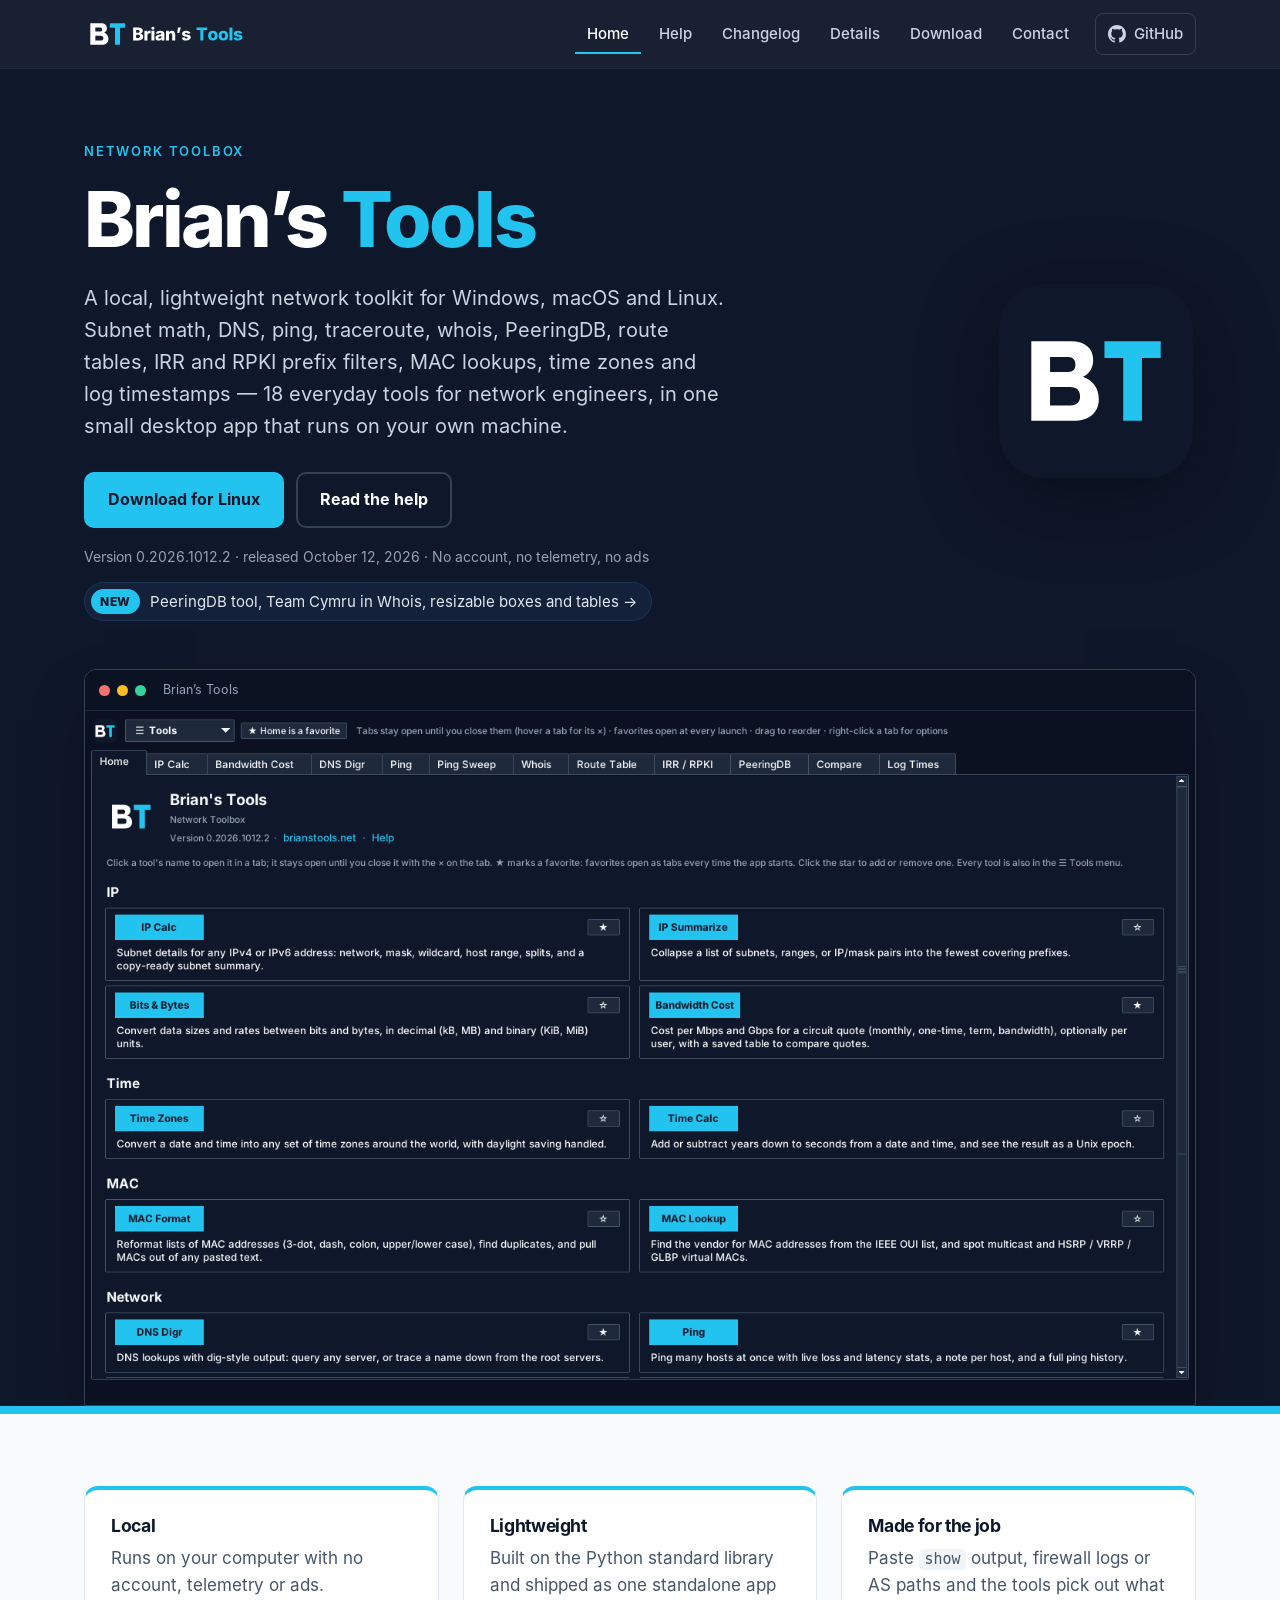
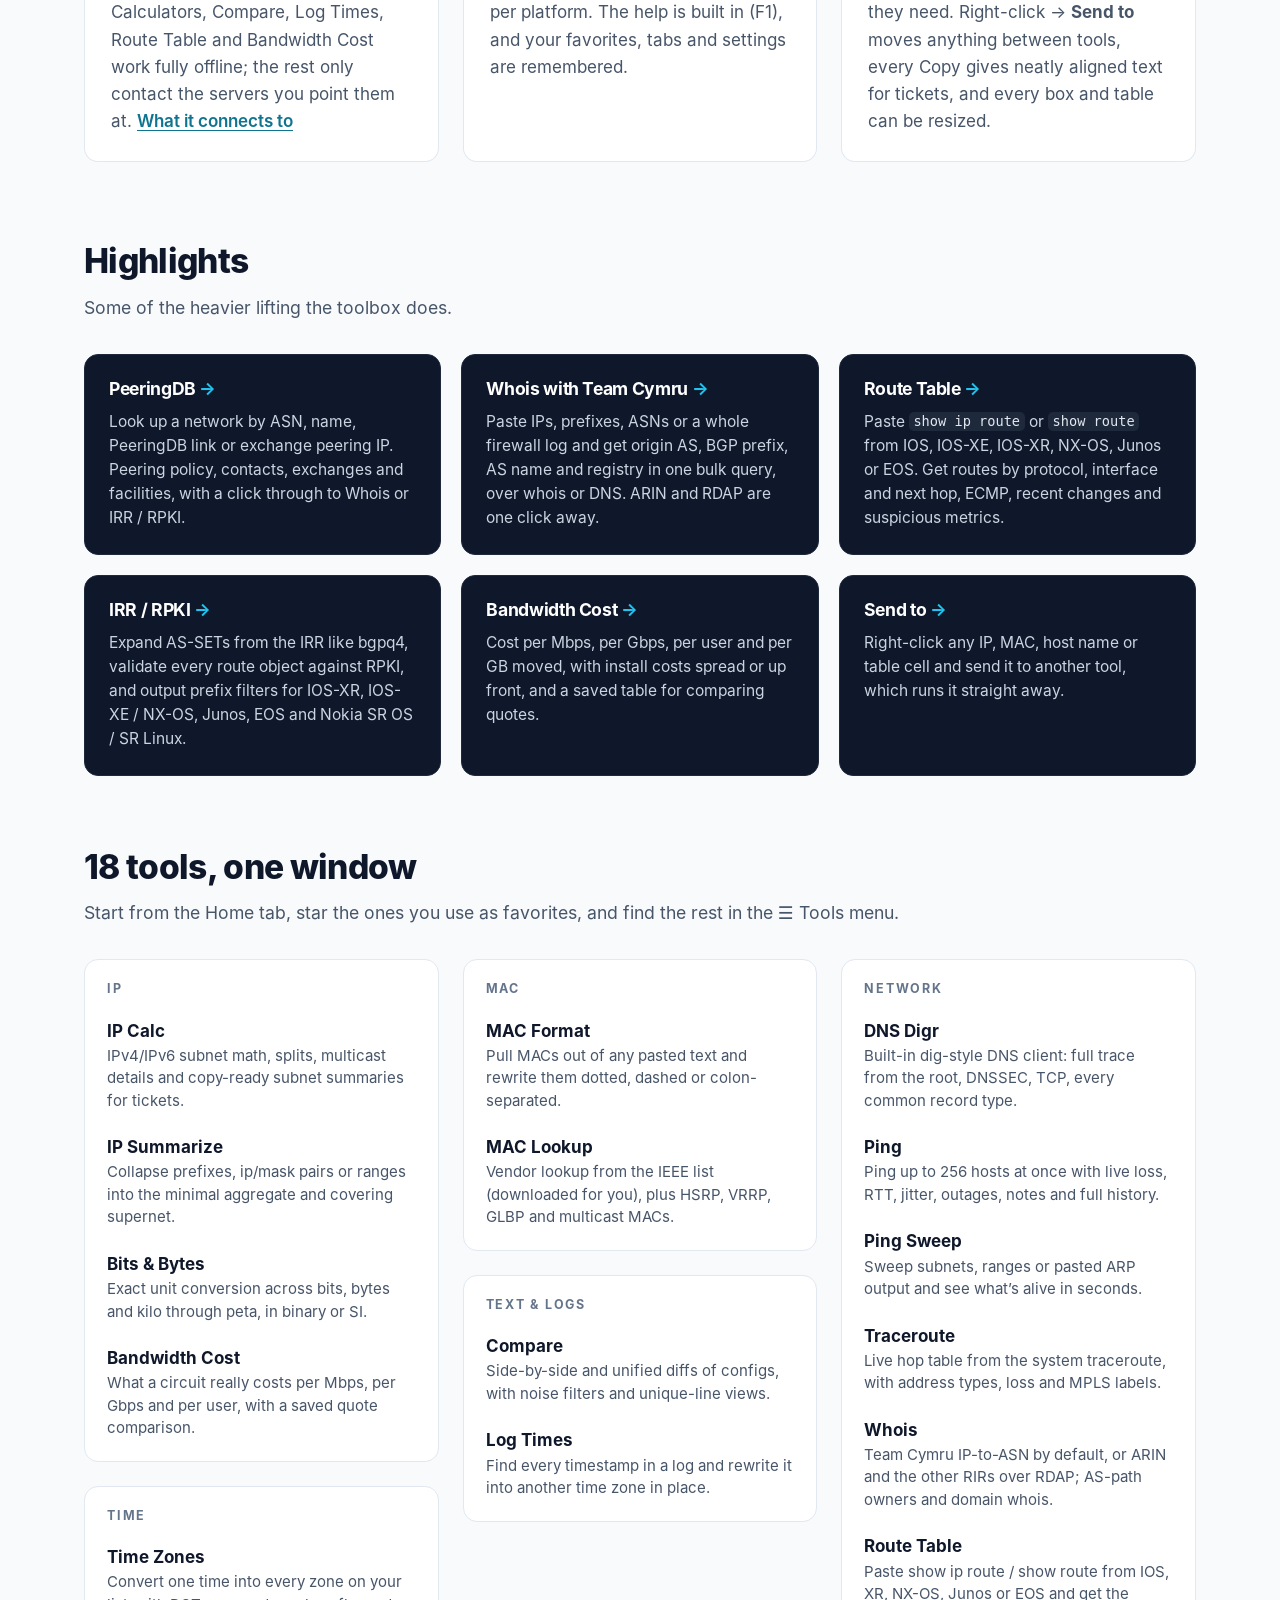
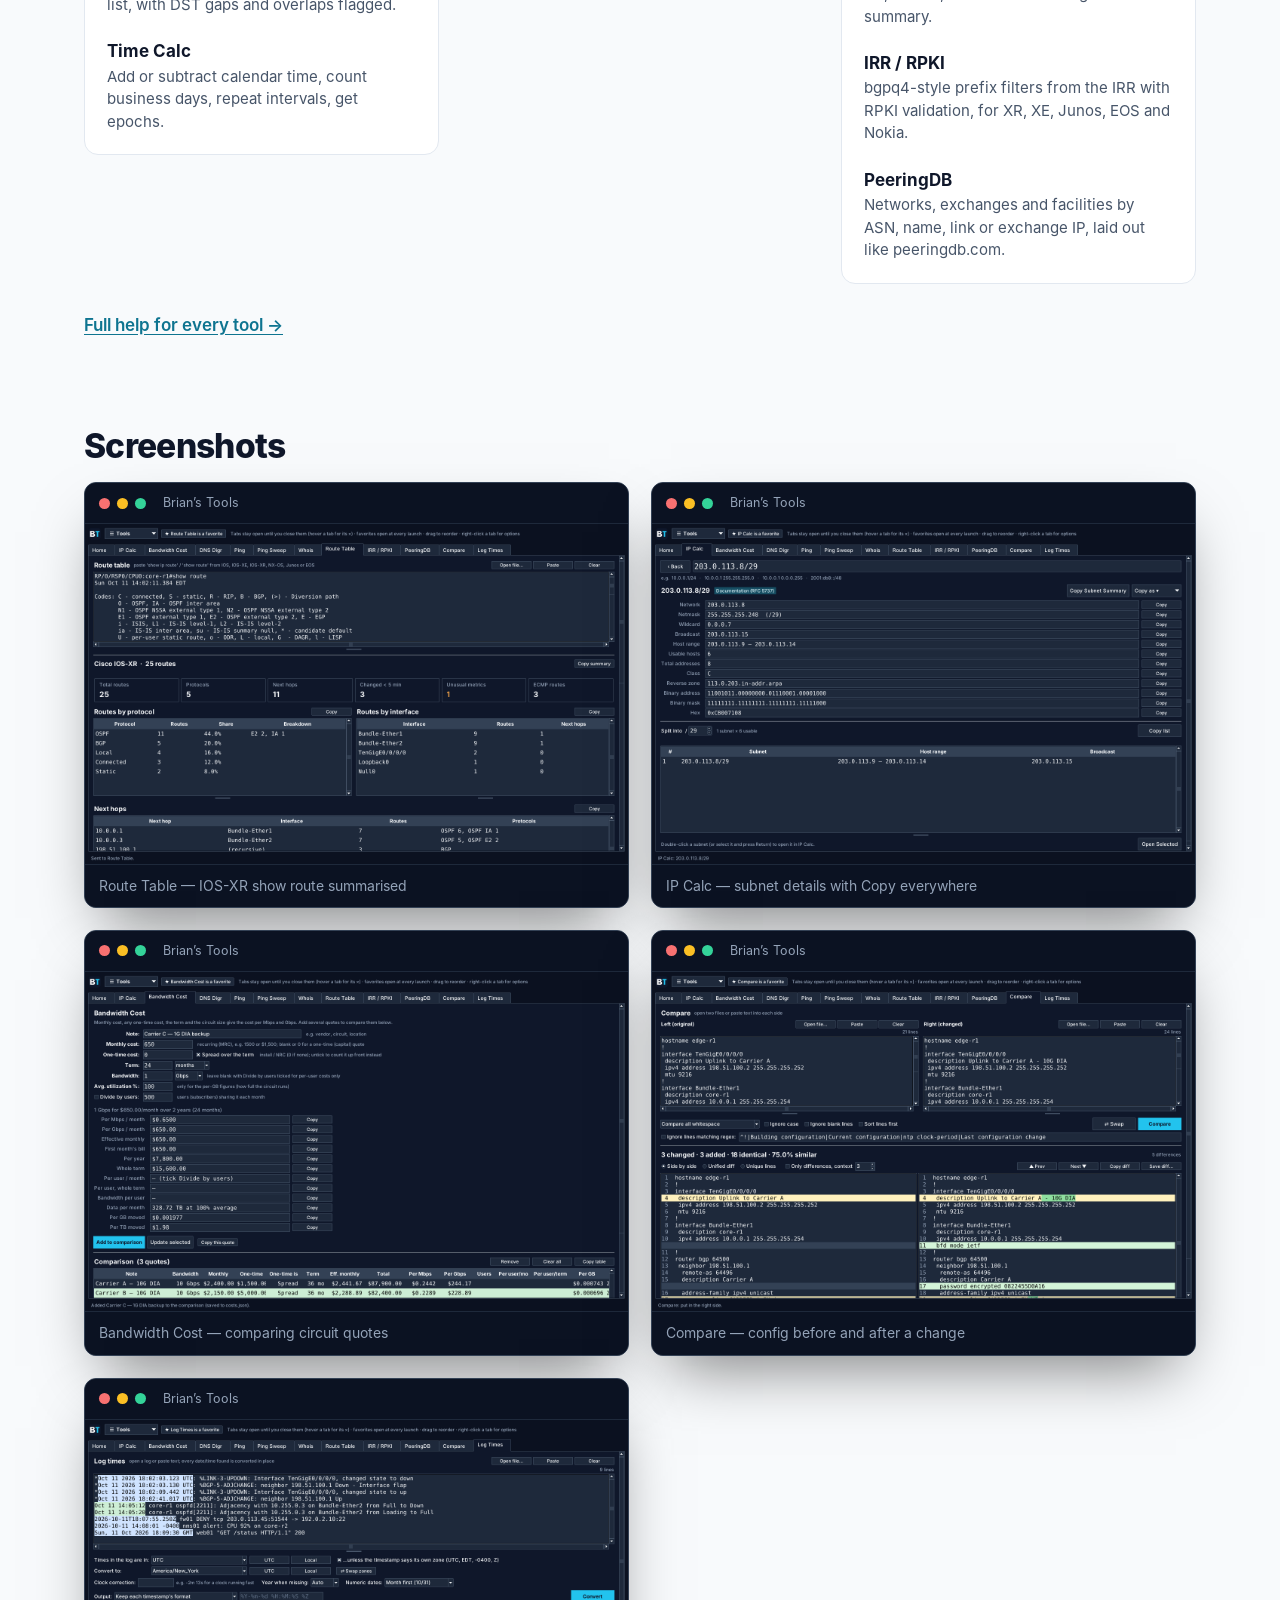
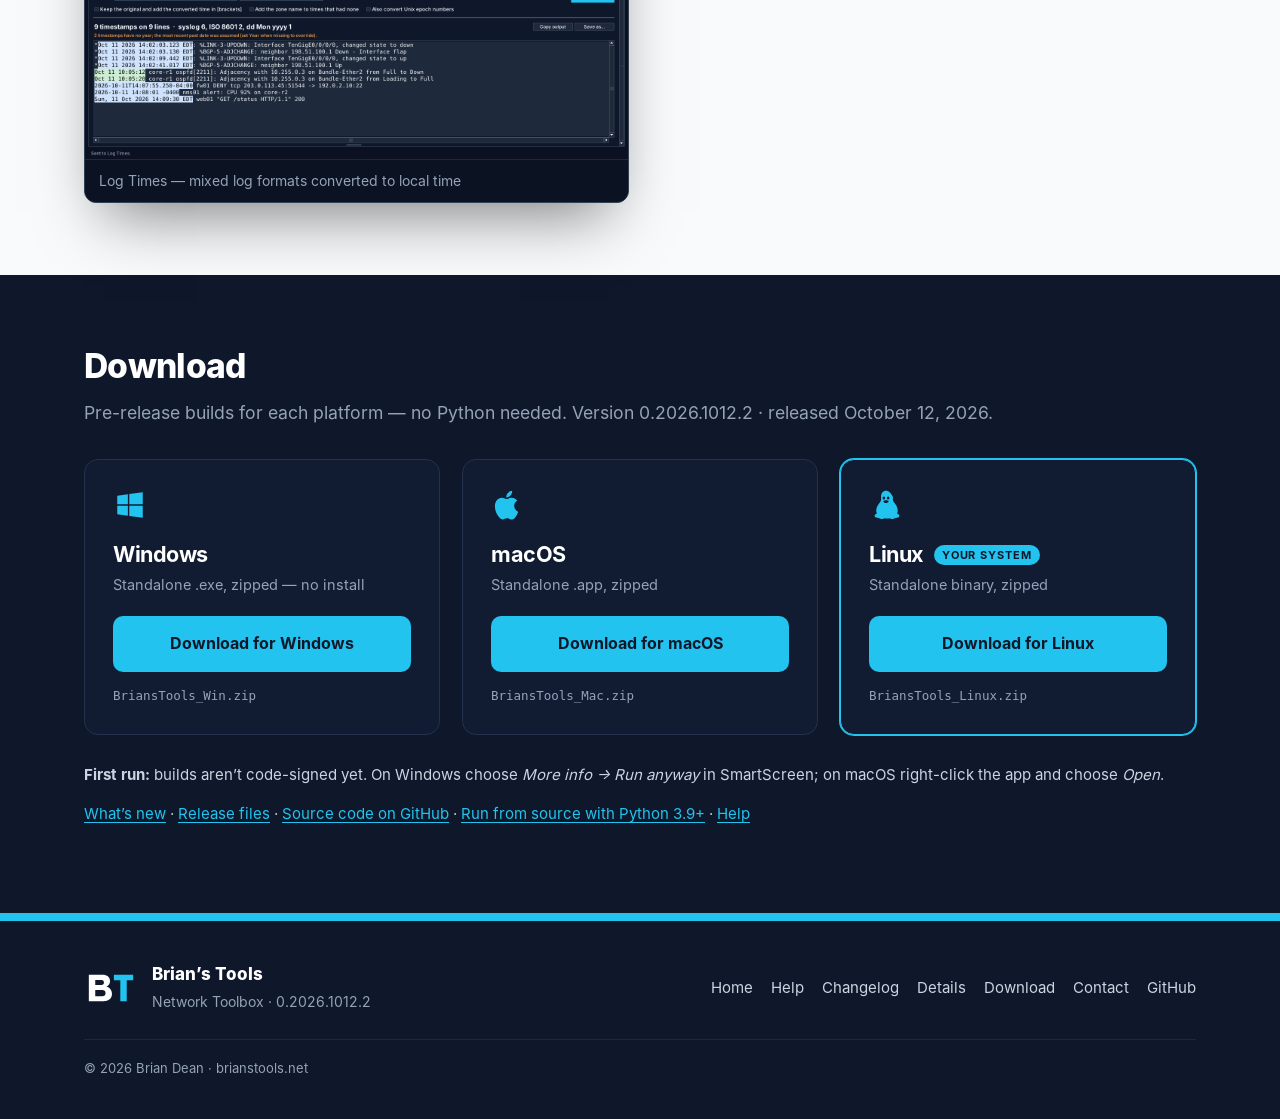
==== commit 9c6f7df5: "Add files via upload Updated to reflect 0.2026.1012.2" ====
--- a/index.html
+++ b/index.html
@@ -27,7 +27,7 @@
   <div class="wrap bar">
     <a class="brand" href="/" aria-label="Brian’s Tools home"><img src="/assets/brand/logo-reversed.svg" alt="Brian’s Tools" width="190" height="42"></a>
     <button class="menu-btn" aria-expanded="false" aria-controls="nav">Menu</button>
-    <nav id="nav" class="nav"><a href="/" aria-current="page">Home</a><a href="/help/">Help</a><a href="/details.html">Details</a><a href="/#download">Download</a><a href="/contact.html">Contact</a><a class="gh" href="https://github.com/briandean/brianstools" rel="noopener"><svg viewBox="0 0 16 16" width="18" height="18" aria-hidden="true"><path fill="currentColor" d="M8 0C3.58 0 0 3.58 0 8c0 3.54 2.29 6.53 5.47 7.59.4.07.55-.17.55-.38 0-.19-.01-.82-.01-1.49-2.01.37-2.53-.49-2.69-.94-.09-.23-.48-.94-.82-1.13-.28-.15-.68-.52-.01-.53.63-.01 1.08.58 1.23.82.72 1.21 1.87.87 2.33.66.07-.52.28-.87.51-1.07-1.78-.2-3.64-.89-3.64-3.95 0-.87.31-1.59.82-2.15-.08-.2-.36-1.02.08-2.12 0 0 .67-.21 2.2.82.64-.18 1.32-.27 2-.27.68 0 1.36.09 2 .27 1.53-1.04 2.2-.82 2.2-.82.44 1.1.16 1.92.08 2.12.51.56.82 1.27.82 2.15 0 3.07-1.87 3.75-3.65 3.95.29.25.54.73.54 1.48 0 1.07-.01 1.93-.01 2.2 0 .21.15.46.55.38A8.013 8.013 0 0016 8c0-4.42-3.58-8-8-8z"/></svg><span>GitHub</span></a></nav>
+    <nav id="nav" class="nav"><a href="/" aria-current="page">Home</a><a href="/help/">Help</a><a href="/changelog.html">Changelog</a><a href="/details.html">Details</a><a href="/#download">Download</a><a href="/contact.html">Contact</a><a class="gh" href="https://github.com/briandean/brianstools" rel="noopener"><svg viewBox="0 0 16 16" width="18" height="18" aria-hidden="true"><path fill="currentColor" d="M8 0C3.58 0 0 3.58 0 8c0 3.54 2.29 6.53 5.47 7.59.4.07.55-.17.55-.38 0-.19-.01-.82-.01-1.49-2.01.37-2.53-.49-2.69-.94-.09-.23-.48-.94-.82-1.13-.28-.15-.68-.52-.01-.53.63-.01 1.08.58 1.23.82.72 1.21 1.87.87 2.33.66.07-.52.28-.87.51-1.07-1.78-.2-3.64-.89-3.64-3.95 0-.87.31-1.59.82-2.15-.08-.2-.36-1.02.08-2.12 0 0 .67-.21 2.2.82.64-.18 1.32-.27 2-.27.68 0 1.36.09 2 .27 1.53-1.04 2.2-.82 2.2-.82.44 1.1.16 1.92.08 2.12.51.56.82 1.27.82 2.15 0 3.07-1.87 3.75-3.65 3.95.29.25.54.73.54 1.48 0 1.07-.01 1.93-.01 2.2 0 .21.15.46.55.38A8.013 8.013 0 0016 8c0-4.42-3.58-8-8-8z"/></svg><span>GitHub</span></a></nav>
   </div>
 </header>
 <main id="main">
@@ -37,12 +37,13 @@
     <div class="hero-copy">
       <p class="eyebrow">Network Toolbox</p>
       <h1>Brian’s <span>Tools</span></h1>
-      <p class="lede">A local, lightweight network toolkit for Windows, macOS and Linux. Subnet math, DNS, ping, traceroute, whois, route tables, IRR and RPKI prefix filters, MAC lookups, time zones and log timestamps — 17 everyday tools for network engineers, in one small desktop app that runs on your own machine.</p>
+      <p class="lede">A local, lightweight network toolkit for Windows, macOS and Linux. Subnet math, DNS, ping, traceroute, whois, PeeringDB, route tables, IRR and RPKI prefix filters, MAC lookups, time zones and log timestamps — 18 everyday tools for network engineers, in one small desktop app that runs on your own machine.</p>
       <div class="cta">
         <a class="btn btn-primary" id="primary-dl" href="#download">Download</a>
         <a class="btn btn-ghost" href="/help/">Read the help</a>
       </div>
-      <p class="hero-meta">Version 0.2026.1011 · released October 11, 2026 · No account, no telemetry, no ads</p>
+      <p class="hero-meta">Version 0.2026.1012.2 · released October 12, 2026 · No account, no telemetry, no ads</p>
+      <a class="whatsnew" href="/changelog.html"><span>New</span> PeeringDB tool, Team Cymru in Whois, resizable boxes and tables →</a>
     </div>
     <img class="hero-icon" src="/assets/brand/app-icon.svg" alt="" width="220" height="220">
   </div>
@@ -52,22 +53,22 @@
 <section class="pillars wrap">
   <article><h3>Local</h3><p>Runs on your computer with no account, telemetry or ads. Calculators, Compare, Log Times, Route Table and Bandwidth Cost work fully offline; the rest only contact the servers you point them at. <a href="/help/#network-use-and-privacy">What it connects to</a></p></article>
   <article><h3>Lightweight</h3><p>Built on the Python standard library and shipped as one standalone app per platform. The help is built in (F1), and your favorites, tabs and settings are remembered.</p></article>
-  <article><h3>Made for the job</h3><p>Paste <code>show</code> output, firewall logs or AS paths and the tools pick out what they need. Right-click → <strong>Send to</strong> moves anything between tools, and every Copy gives neatly aligned text for tickets.</p></article>
+  <article><h3>Made for the job</h3><p>Paste <code>show</code> output, firewall logs or AS paths and the tools pick out what they need. Right-click → <strong>Send to</strong> moves anything between tools, every Copy gives neatly aligned text for tickets, and every box and table can be resized.</p></article>
 </section>
 
 <section class="highlights">
   <div class="wrap">
     <h2>Highlights</h2>
     <p class="section-lede">Some of the heavier lifting the toolbox does.</p>
-    <div class="hl-grid"><article><h3><a href="/help/#route-table">Route Table</a></h3><p>Paste <code>show ip route</code> or <code>show route</code> from IOS, IOS-XE, IOS-XR, NX-OS, Junos or EOS. Get routes by protocol, interface and next hop, ECMP, recent changes and suspicious metrics.</p></article><article><h3><a href="/help/#irr-rpki">IRR / RPKI</a></h3><p>Expand AS-SETs from the IRR like bgpq4, validate every route object against RPKI, and output prefix filters for IOS-XR, IOS-XE / NX-OS, Junos, EOS and Nokia SR OS / SR Linux.</p></article><article><h3><a href="/help/#bandwidth-cost">Bandwidth Cost</a></h3><p>Cost per Mbps, per Gbps, per user and per GB moved, with install costs spread or up front, and a saved table for comparing quotes.</p></article><article><h3><a href="/help/#right-click-menu-and-send-to">Send to</a></h3><p>Right-click any IP, MAC, host name or table cell and send it to another tool, which runs it straight away.</p></article></div>
+    <div class="hl-grid"><article><h3><a href="/help/#peeringdb">PeeringDB</a></h3><p>Look up a network by ASN, name, PeeringDB link or exchange peering IP. Peering policy, contacts, exchanges and facilities, with a click through to Whois or IRR / RPKI.</p></article><article><h3><a href="/help/#whois">Whois with Team Cymru</a></h3><p>Paste IPs, prefixes, ASNs or a whole firewall log and get origin AS, BGP prefix, AS name and registry in one bulk query, over whois or DNS. ARIN and RDAP are one click away.</p></article><article><h3><a href="/help/#route-table">Route Table</a></h3><p>Paste <code>show ip route</code> or <code>show route</code> from IOS, IOS-XE, IOS-XR, NX-OS, Junos or EOS. Get routes by protocol, interface and next hop, ECMP, recent changes and suspicious metrics.</p></article><article><h3><a href="/help/#irr-rpki">IRR / RPKI</a></h3><p>Expand AS-SETs from the IRR like bgpq4, validate every route object against RPKI, and output prefix filters for IOS-XR, IOS-XE / NX-OS, Junos, EOS and Nokia SR OS / SR Linux.</p></article><article><h3><a href="/help/#bandwidth-cost">Bandwidth Cost</a></h3><p>Cost per Mbps, per Gbps, per user and per GB moved, with install costs spread or up front, and a saved table for comparing quotes.</p></article><article><h3><a href="/help/#right-click-menu-and-send-to">Send to</a></h3><p>Right-click any IP, MAC, host name or table cell and send it to another tool, which runs it straight away.</p></article></div>
   </div>
 </section>
 
 <section class="tools">
   <div class="wrap">
-    <h2>17 tools, one window</h2>
+    <h2>18 tools, one window</h2>
     <p class="section-lede">Start from the Home tab, star the ones you use as favorites, and find the rest in the ☰ Tools menu.</p>
-    <div class="tool-grid"><section class="tool-group"><h3>IP</h3><ul><li><a href="/help/#ip-calc"><strong>IP Calc</strong><span>IPv4/IPv6 subnet math, splits, multicast details and copy-ready subnet summaries for tickets.</span></a></li><li><a href="/help/#ip-summarize"><strong>IP Summarize</strong><span>Collapse prefixes, ip/mask pairs or ranges into the minimal aggregate and covering supernet.</span></a></li><li><a href="/help/#bits-bytes"><strong>Bits &amp; Bytes</strong><span>Exact unit conversion across bits, bytes and kilo through peta, in binary or SI.</span></a></li><li><a href="/help/#bandwidth-cost"><strong>Bandwidth Cost</strong><span>What a circuit really costs per Mbps, per Gbps and per user, with a saved quote comparison.</span></a></li></ul></section><section class="tool-group"><h3>Time</h3><ul><li><a href="/help/#time-zones"><strong>Time Zones</strong><span>Convert one time into every zone on your list, with DST gaps and overlaps flagged.</span></a></li><li><a href="/help/#time-calc"><strong>Time Calc</strong><span>Add or subtract calendar time, count business days, repeat intervals, get epochs.</span></a></li></ul></section><section class="tool-group"><h3>MAC</h3><ul><li><a href="/help/#mac-format"><strong>MAC Format</strong><span>Pull MACs out of any pasted text and rewrite them dotted, dashed or colon-separated.</span></a></li><li><a href="/help/#mac-lookup"><strong>MAC Lookup</strong><span>Vendor lookup from the IEEE list (downloaded for you), plus HSRP, VRRP, GLBP and multicast MACs.</span></a></li></ul></section><section class="tool-group"><h3>Text & logs</h3><ul><li><a href="/help/#compare"><strong>Compare</strong><span>Side-by-side and unified diffs of configs, with noise filters and unique-line views.</span></a></li><li><a href="/help/#log-times"><strong>Log Times</strong><span>Find every timestamp in a log and rewrite it into another time zone in place.</span></a></li></ul></section><section class="tool-group"><h3>Network</h3><ul><li><a href="/help/#dns-digr"><strong>DNS Digr</strong><span>Built-in dig-style DNS client: full trace from the root, DNSSEC, TCP, every common record type.</span></a></li><li><a href="/help/#ping"><strong>Ping</strong><span>Ping up to 256 hosts at once with live loss, RTT, jitter, outages, notes and full history.</span></a></li><li><a href="/help/#ping-sweep"><strong>Ping Sweep</strong><span>Sweep subnets, ranges or pasted ARP output and see what’s alive in seconds.</span></a></li><li><a href="/help/#traceroute"><strong>Traceroute</strong><span>Live hop table from the system traceroute, with address types, loss and MPLS labels.</span></a></li><li><a href="/help/#whois"><strong>Whois</strong><span>ARIN IP/ASN lookups, AS-path owners, other RIRs via RDAP, and domain whois.</span></a></li><li><a href="/help/#route-table"><strong>Route Table</strong><span>Paste show ip route / show route from IOS, XR, NX-OS, Junos or EOS and get the summary.</span></a></li><li><a href="/help/#irr-rpki"><strong>IRR / RPKI</strong><span>bgpq4-style prefix filters from the IRR with RPKI validation, for XR, XE, Junos, EOS and Nokia.</span></a></li></ul></section></div>
+    <div class="tool-grid"><section class="tool-group"><h3>IP</h3><ul><li><a href="/help/#ip-calc"><strong>IP Calc</strong><span>IPv4/IPv6 subnet math, splits, multicast details and copy-ready subnet summaries for tickets.</span></a></li><li><a href="/help/#ip-summarize"><strong>IP Summarize</strong><span>Collapse prefixes, ip/mask pairs or ranges into the minimal aggregate and covering supernet.</span></a></li><li><a href="/help/#bits-bytes"><strong>Bits &amp; Bytes</strong><span>Exact unit conversion across bits, bytes and kilo through peta, in binary or SI.</span></a></li><li><a href="/help/#bandwidth-cost"><strong>Bandwidth Cost</strong><span>What a circuit really costs per Mbps, per Gbps and per user, with a saved quote comparison.</span></a></li></ul></section><section class="tool-group"><h3>Time</h3><ul><li><a href="/help/#time-zones"><strong>Time Zones</strong><span>Convert one time into every zone on your list, with DST gaps and overlaps flagged.</span></a></li><li><a href="/help/#time-calc"><strong>Time Calc</strong><span>Add or subtract calendar time, count business days, repeat intervals, get epochs.</span></a></li></ul></section><section class="tool-group"><h3>MAC</h3><ul><li><a href="/help/#mac-format"><strong>MAC Format</strong><span>Pull MACs out of any pasted text and rewrite them dotted, dashed or colon-separated.</span></a></li><li><a href="/help/#mac-lookup"><strong>MAC Lookup</strong><span>Vendor lookup from the IEEE list (downloaded for you), plus HSRP, VRRP, GLBP and multicast MACs.</span></a></li></ul></section><section class="tool-group"><h3>Text & logs</h3><ul><li><a href="/help/#compare"><strong>Compare</strong><span>Side-by-side and unified diffs of configs, with noise filters and unique-line views.</span></a></li><li><a href="/help/#log-times"><strong>Log Times</strong><span>Find every timestamp in a log and rewrite it into another time zone in place.</span></a></li></ul></section><section class="tool-group"><h3>Network</h3><ul><li><a href="/help/#dns-digr"><strong>DNS Digr</strong><span>Built-in dig-style DNS client: full trace from the root, DNSSEC, TCP, every common record type.</span></a></li><li><a href="/help/#ping"><strong>Ping</strong><span>Ping up to 256 hosts at once with live loss, RTT, jitter, outages, notes and full history.</span></a></li><li><a href="/help/#ping-sweep"><strong>Ping Sweep</strong><span>Sweep subnets, ranges or pasted ARP output and see what’s alive in seconds.</span></a></li><li><a href="/help/#traceroute"><strong>Traceroute</strong><span>Live hop table from the system traceroute, with address types, loss and MPLS labels.</span></a></li><li><a href="/help/#whois"><strong>Whois</strong><span>Team Cymru IP-to-ASN by default, or ARIN and the other RIRs over RDAP; AS-path owners and domain whois.</span></a></li><li><a href="/help/#route-table"><strong>Route Table</strong><span>Paste show ip route / show route from IOS, XR, NX-OS, Junos or EOS and get the summary.</span></a></li><li><a href="/help/#irr-rpki"><strong>IRR / RPKI</strong><span>bgpq4-style prefix filters from the IRR with RPKI validation, for XR, XE, Junos, EOS and Nokia.</span></a></li><li><a href="/help/#peeringdb"><strong>PeeringDB</strong><span>Networks, exchanges and facilities by ASN, name, link or exchange IP, laid out like peeringdb.com.</span></a></li></ul></section></div>
     <p class="more"><a href="/help/">Full help for every tool →</a></p>
   </div>
 </section>
@@ -80,7 +81,7 @@
 <section class="download" id="download">
   <div class="wrap">
     <h2>Download</h2>
-    <p class="section-lede">Pre-release builds for each platform — no Python needed. Version 0.2026.1011 · released October 11, 2026.</p>
+    <p class="section-lede">Pre-release builds for each platform — no Python needed. Version 0.2026.1012.2 · released October 12, 2026.</p>
     <div class="dl-grid"><article class="dl-card" data-os="windows">
       <div class="dl-ico"><svg viewBox="0 0 24 24" aria-hidden="true"><path fill="currentColor" d="M3 5.5 10.5 4.4v7.1H3zm8.5-1.2L21 3v8.5h-9.5zM3 12.5h7.5v7.1L3 18.5zm8.5 0H21V21l-9.5-1.3z"/></svg></div>
       <h3>Windows</h3>
@@ -102,7 +103,7 @@
     </article></div>
     <div class="dl-notes">
       <p><strong>First run:</strong> builds aren’t code-signed yet. On Windows choose <em>More info → Run anyway</em> in SmartScreen; on macOS right-click the app and choose <em>Open</em>.</p>
-      <p><a href="https://github.com/briandean/brianstools/releases/tag/pre-release" rel="noopener">Release notes &amp; files</a> · <a href="https://github.com/briandean/brianstools" rel="noopener">Source code on GitHub</a> · <a href="/details.html#run-it">Run from source with Python 3.9+</a> · <a href="/help/">Help</a></p>
+      <p><a href="/changelog.html">What’s new</a> · <a href="https://github.com/briandean/brianstools/releases/tag/pre-release" rel="noopener">Release files</a> · <a href="https://github.com/briandean/brianstools" rel="noopener">Source code on GitHub</a> · <a href="/details.html#run-it">Run from source with Python 3.9+</a> · <a href="/help/">Help</a></p>
     </div>
   </div>
 </section>
@@ -110,8 +111,8 @@
 </main>
 <footer class="site-footer">
   <div class="wrap foot">
-    <div class="foot-brand"><img src="/assets/brand/mark-reversed.svg" alt="" width="54" height="36"><div><strong>Brian’s Tools</strong><span>Network Toolbox · 0.2026.1011</span></div></div>
-    <nav class="foot-nav"><a href="/">Home</a><a href="/help/">Help</a><a href="/details.html">Details</a><a href="/#download">Download</a><a href="/contact.html">Contact</a><a href="https://github.com/briandean/brianstools" rel="noopener">GitHub</a></nav>
+    <div class="foot-brand"><img src="/assets/brand/mark-reversed.svg" alt="" width="54" height="36"><div><strong>Brian’s Tools</strong><span>Network Toolbox · 0.2026.1012.2</span></div></div>
+    <nav class="foot-nav"><a href="/">Home</a><a href="/help/">Help</a><a href="/changelog.html">Changelog</a><a href="/details.html">Details</a><a href="/#download">Download</a><a href="/contact.html">Contact</a><a href="https://github.com/briandean/brianstools" rel="noopener">GitHub</a></nav>
     <p class="fine">© 2026 Brian Dean · brianstools.net</p>
   </div>
 </footer>
--- a/assets/css/site.css
+++ b/assets/css/site.css
@@ -222,3 +222,11 @@
 .gallery-grid{grid-template-columns:repeat(2,1fr)}
 .shot a{display:block;cursor:zoom-in}
 @media (max-width:900px){.gallery-grid{grid-template-columns:1fr}}
+.hl-grid{grid-template-columns:repeat(3,1fr)}
+.whatsnew{display:inline-flex;align-items:center;gap:10px;margin-top:14px;color:#e2e8f0;text-decoration:none;font-size:15px;background:#13213b;border:1px solid #1f3355;border-radius:99px;padding:6px 14px 6px 6px}
+.whatsnew span{background:var(--cyan);color:var(--navy);font-weight:800;font-size:12px;letter-spacing:.06em;text-transform:uppercase;border-radius:99px;padding:3px 9px}
+.whatsnew:hover{border-color:var(--cyan)}
+.doc.changelog h2{font-size:1.6rem}
+.doc.changelog h3{font-size:1.05rem;text-transform:uppercase;letter-spacing:.1em;color:var(--slate-dk);margin-top:1.6em}
+@media (max-width:1000px){.hl-grid{grid-template-columns:repeat(2,1fr)}}
+@media (max-width:640px){.hl-grid{grid-template-columns:1fr}.whatsnew{font-size:14px}}
